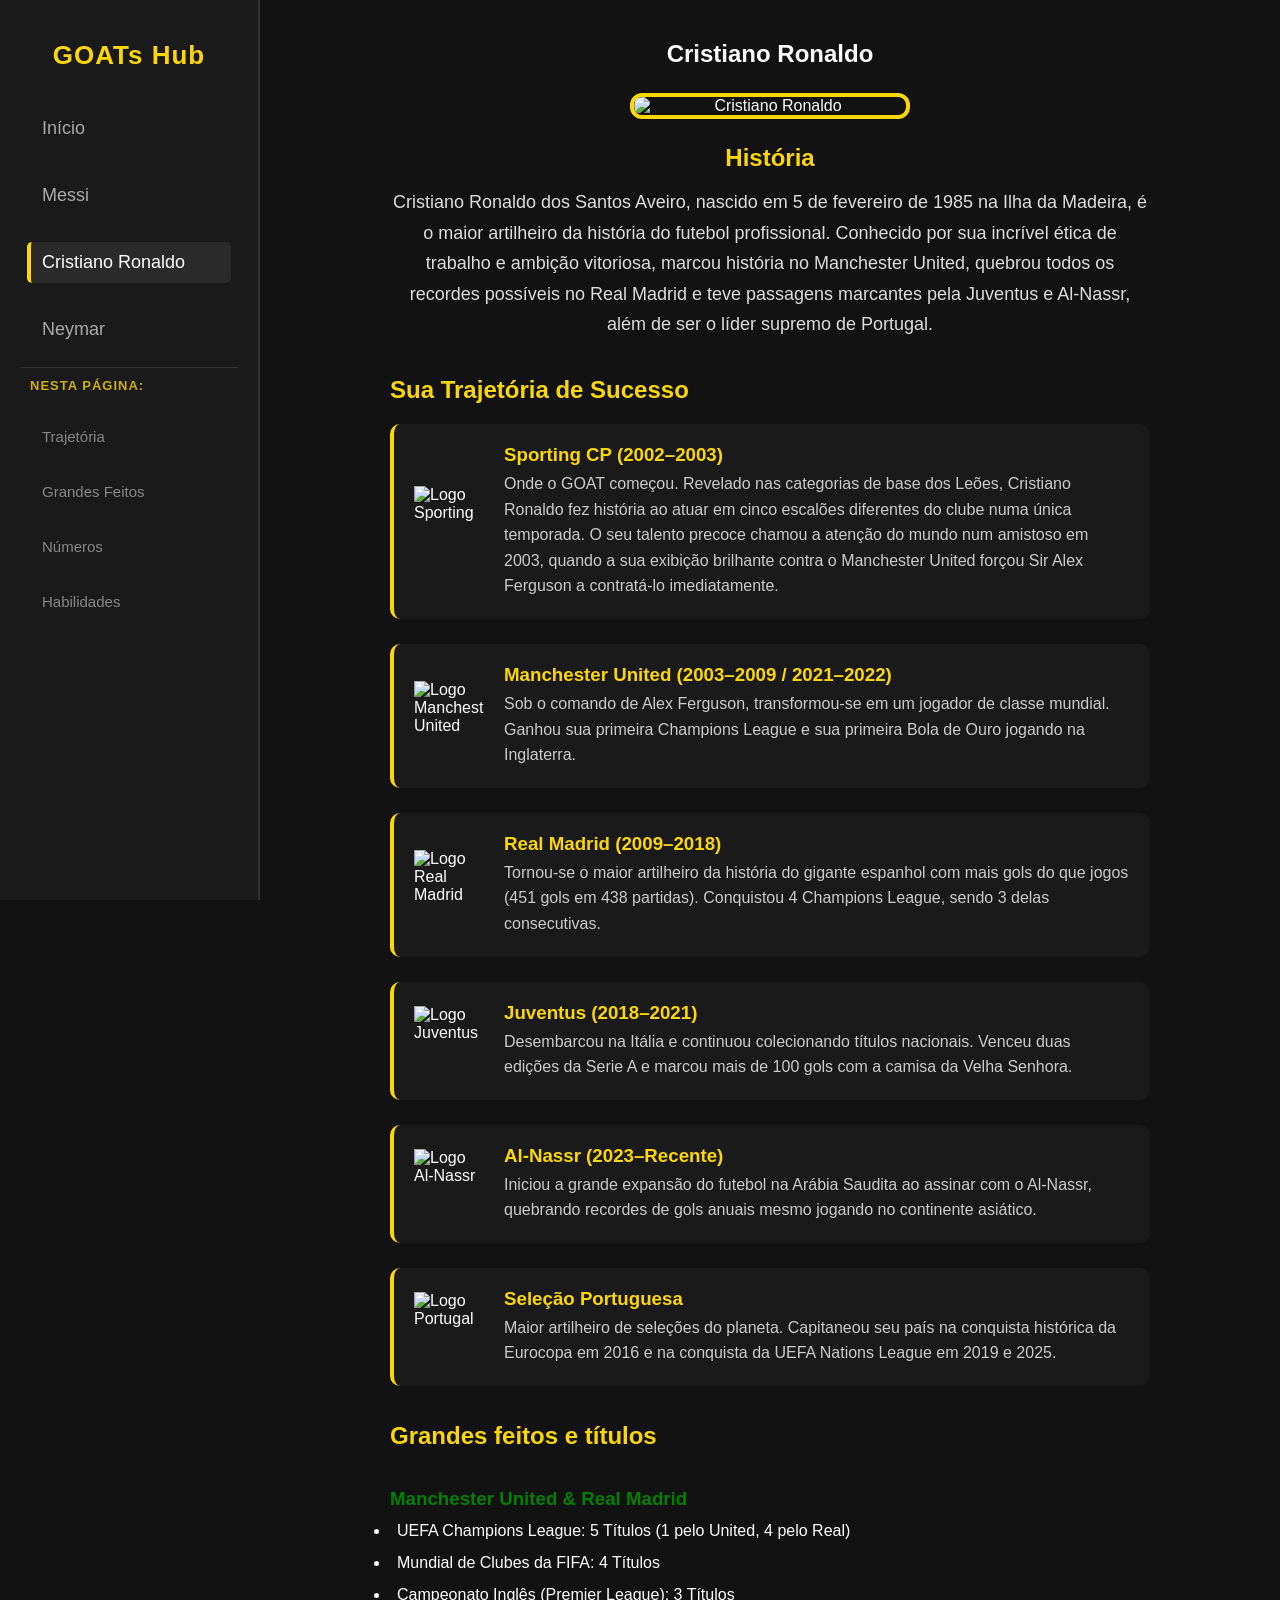
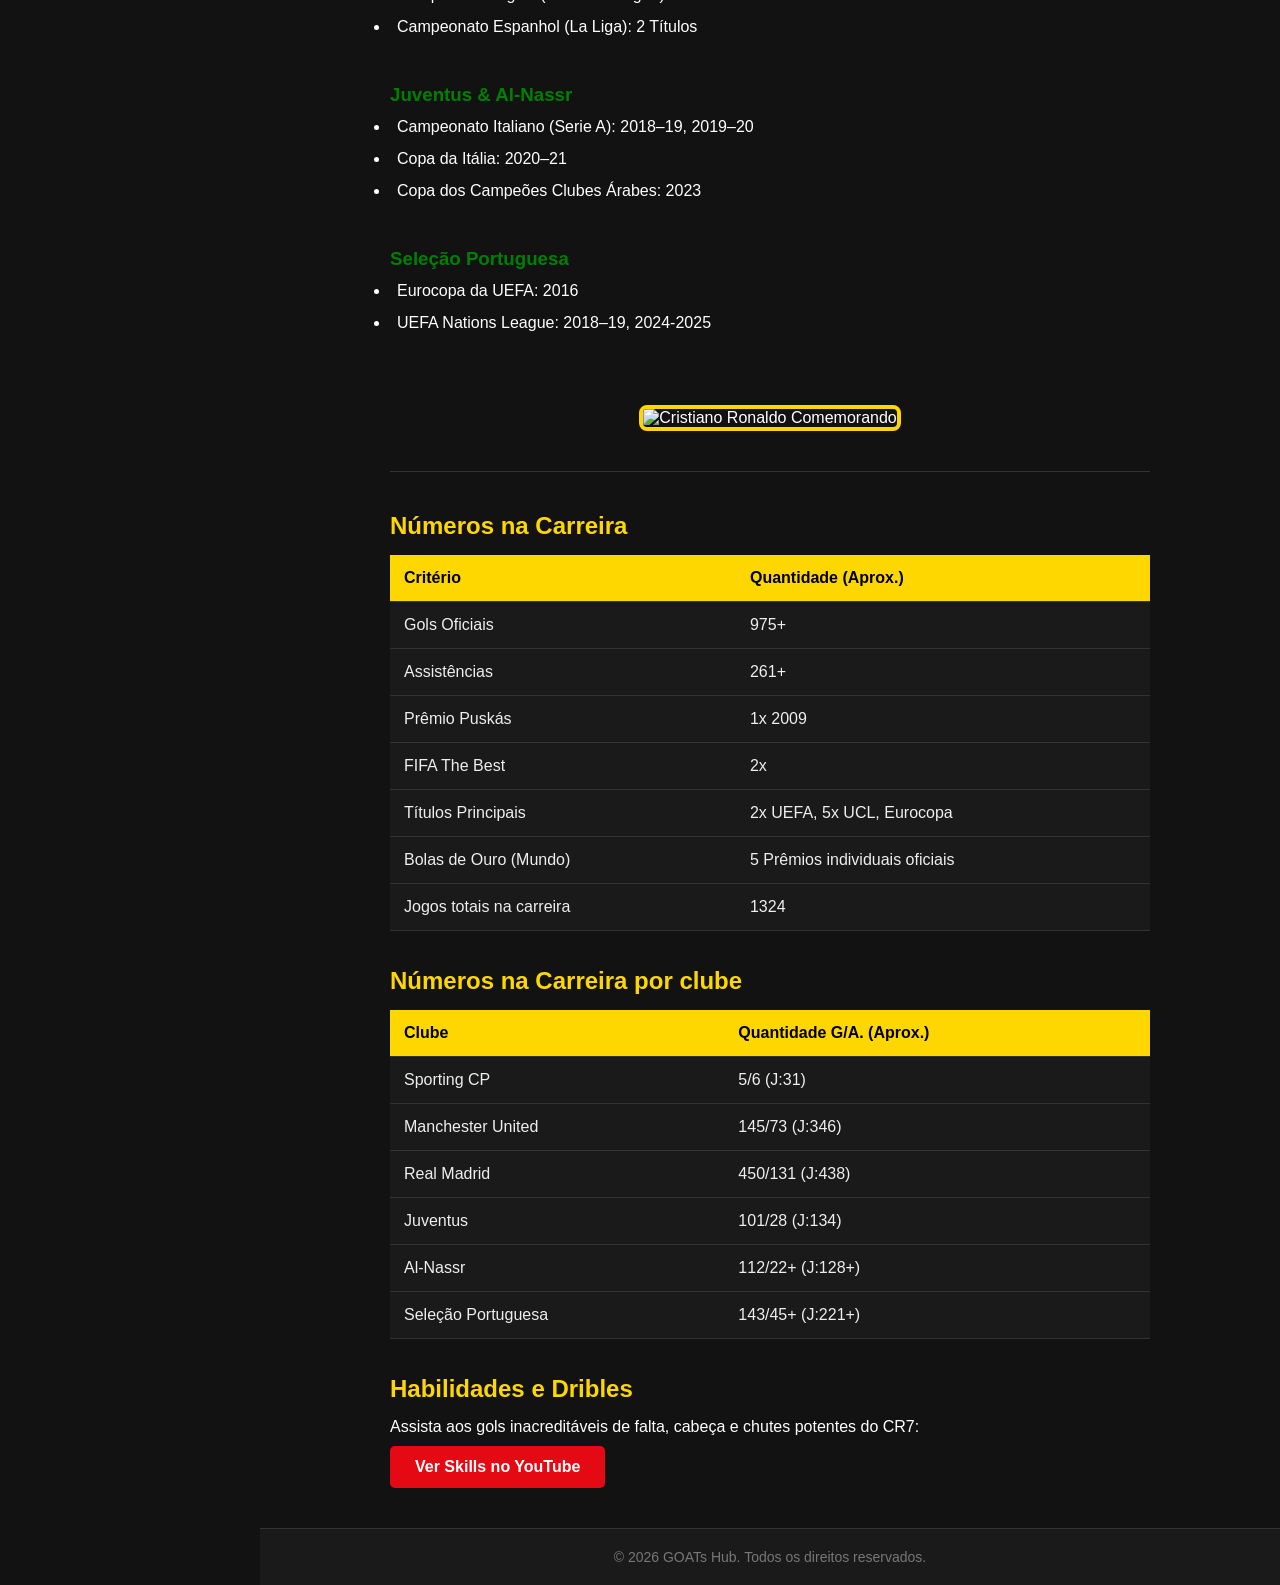
==== cristianoronaldo.html @ 609e1bef "finalizacao" ====
<!DOCTYPE html>
<html lang="pt-BR">
<head>
    <meta charset="UTF-8">
    <meta name="viewport" content="width=device-width, initial-scale=1.0">
    <title>Cristiano Ronaldo - A Máquina de Gols</title>
    <link rel="stylesheet" href="src/css/style.css">
</head>
<body>

    <!-- Barra Lateral (Sidebar) -->
    <aside class="sidebar">
        <div class="logo">GOATs Hub</div>
        <nav>
            <!-- Menu Principal de Navegação -->
            <ul class="main-menu">
                <li><a href="index.html">Início</a></li>
                <li><a href="messi.html">Messi</a></li>
                <li><a href="cristianoronaldo.html" class="active">Cristiano Ronaldo</a></li>
                <li><a href="neymar.html">Neymar</a></li>
            </ul>
            
            <div class="sidebar-divider"></div>

            <!-- Tópicos internos da página-->
            <ul class="player-sections-menu">
                <span class="menu-title">Nesta página:</span>
                <li><a href="#trajetoria">Trajetória</a></li>
                <li><a href="#titulos">Grandes Feitos</a></li>
                <li><a href="#numeros">Números</a></li>
                <li><a href="#videos">Habilidades</a></li>
            </ul>
        </nav>
    </aside>

    <!-- Conteúdo da Página do Jogador -->
    <div class="content-wrapper">
        <main class="player-page">
            
            <!-- Introdução e História Principal -->
            <section class="player-intro">
                <h1>Cristiano Ronaldo</h1>
                <img src="https://i.pinimg.com/736x/49/b2/bd/49b2bda8a7aca2c170ffa12737230dc9.jpg" alt="Cristiano Ronaldo" class="player-img">
                
                <div class="history">
                    <h2>História</h2>
                    <p>Cristiano Ronaldo dos Santos Aveiro, nascido em 5 de fevereiro de 1985 na Ilha da Madeira, é o maior artilheiro da história do futebol profissional. Conhecido por sua incrível ética de trabalho e ambição vitoriosa, marcou história no Manchester United, quebrou todos os recordes possíveis no Real Madrid e teve passagens marcantes pela Juventus e Al-Nassr, além de ser o líder supremo de Portugal.</p>
                </div>
            </section><br><br>
            
            <!-- Seção da Trajetória (id="trajetoria") -->
            <section class="player-section" id="trajetoria">
                <h2>Sua Trajetória de Sucesso</h2>
                
                <div class="career-timeline">
                    
                    <div class="club-block">
                        <img src="https://upload.wikimedia.org/wikipedia/pt/3/3e/Sporting_Clube_de_Portugal.png" alt="Logo Sporting" class="club-logo">
                        <div class="club-text">
                            <h3>Sporting CP (2002–2003)</h3>
                            <p>Onde o GOAT começou. Revelado nas categorias de base dos Leões, Cristiano Ronaldo fez história ao atuar em cinco escalões diferentes do clube numa única temporada. O seu talento precoce chamou a atenção do mundo num amistoso em 2003, quando a sua exibição brilhante contra o Manchester United forçou Sir Alex Ferguson a contratá-lo imediatamente.</p>
                        </div>
                    </div>

                    <!-- Bloco Manchester United -->
                    <div class="club-block">
                        <img src="https://upload.wikimedia.org/wikipedia/sco/thumb/7/7a/Manchester_United_FC_crest.svg/3840px-Manchester_United_FC_crest.svg.png" alt="Logo Manchester United" class="club-logo">
                        <div class="club-text">
                            <h3>Manchester United (2003–2009 / 2021–2022)</h3>
                            <p>Sob o comando de Alex Ferguson, transformou-se em um jogador de classe mundial. Ganhou sua primeira Champions League e sua primeira Bola de Ouro jogando na Inglaterra.</p>
                        </div>
                    </div>

                    <!-- Bloco Real Madrid -->
                    <div class="club-block">
                        <img src="https://upload.wikimedia.org/wikipedia/pt/9/98/Real_Madrid.png" alt="Logo Real Madrid" class="club-logo">
                        <div class="club-text">
                            <h3>Real Madrid (2009–2018)</h3>
                            <p>Tornou-se o maior artilheiro da história do gigante espanhol com mais gols do que jogos (451 gols em 438 partidas). Conquistou 4 Champions League, sendo 3 delas consecutivas.</p>
                        </div>
                    </div>

                    <!-- Bloco Juventus -->
                    <div class="club-block">
                        <img src="https://upload.wikimedia.org/wikipedia/commons/5/51/Juventus_FC_2017_logo.png" alt="Logo Juventus" class="club-logo">
                        <div class="club-text">
                            <h3>Juventus (2018–2021)</h3>
                            <p>Desembarcou na Itália e continuou colecionando títulos nacionais. Venceu duas edições da Serie A e marcou mais de 100 gols com a camisa da Velha Senhora.</p>
                        </div>
                    </div>

                    <!-- Bloco Al-Nassr -->
                    <div class="club-block">
                        <img src="https://a.espncdn.com/combiner/i?img=/i/teamlogos/soccer/500/817.png" alt="Logo Al-Nassr" class="club-logo">
                        <div class="club-text">
                            <h3>Al-Nassr (2023–Recente)</h3>
                            <p>Iniciou a grande expansão do futebol na Arábia Saudita ao assinar com o Al-Nassr, quebrando recordes de gols anuais mesmo jogando no continente asiático.</p>
                        </div>
                    </div>

                    <!-- Bloco Seleção Portuguesa -->
                    <div class="club-block">
                        <img src="https://upload.wikimedia.org/wikipedia/pt/thumb/7/75/Portugal_FPF.png/250px-Portugal_FPF.png" alt="Logo Portugal" class="club-logo">
                        <div class="club-text">
                            <h3>Seleção Portuguesa</h3>
                            <p>Maior artilheiro de seleções do planeta. Capitaneou seu país na conquista histórica da Eurocopa em 2016 e na conquista da UEFA Nations League em 2019 e 2025.</p>
                        </div>
                    </div>

                </div><br><br>
            </section>

            <!-- Seção de Grandes Feitos (id="titulos") -->
            <section class="player-stats" id="titulos">
                <h2>Grandes feitos e títulos</h2><br>
                <ul>
                    <h3>Manchester United & Real Madrid</h3>
                    <li>UEFA Champions League: 5 Títulos (1 pelo United, 4 pelo Real)</li>
                    <li>Mundial de Clubes da FIFA: 4 Títulos</li>
                    <li>Campeonato Inglês (Premier League): 3 Títulos</li>
                    <li>Campeonato Espanhol (La Liga): 2 Títulos</li>
                </ul><br><br>
                <ul>
                    <h3>Juventus & Al-Nassr</h3>
                    <li>Campeonato Italiano (Serie A): 2018–19, 2019–20</li>
                    <li>Copa da Itália: 2020–21</li>
                    <li>Copa dos Campeões Clubes Árabes: 2023</li>
                </ul><br><br>
                <ul>
                    <h3>Seleção Portuguesa</h3>
                    <li>Eurocopa da UEFA: 2016</li>
                    <li>UEFA Nations League: 2018–19, 2024-2025</li>
                </ul><br><br>
                
                <!-- Foto de Destaque -->
                <div class="banner-container2">
                    <img src="https://www.datocms-assets.com/46743/1749424519-cristiano-ronaldo-getty-images.jpg?auto=format&fit=max&w=1200" alt="Cristiano Ronaldo Comemorando" class="img-olimpiadas">
                </div>
            </section>

            <hr class="divider">

            <!-- Seção dos Números (id="numeros") -->
            <section class="player-stats" id="numeros">
                <h2>Números na Carreira</h2>
                <table>
                    <thead>
                        <tr>
                            <th>Critério</th>
                            <th>Quantidade (Aprox.)</th>
                        </tr>
                    </thead>
                    <tbody>
                        <tr>
                            <td>Gols Oficiais</td>
                            <td>975+</td>
                        </tr>
                        <tr>
                            <td>Assistências</td>
                            <td>261+</td>
                        </tr>
                        <tr>
                            <td>Prêmio Puskás</td>
                            <td>1x 2009</td>
                        </tr>
                        <tr>
                            <td>FIFA The Best</td>
                            <td>2x</td>
                        </tr>
                        <tr>
                            <td>Títulos Principais</td>
                            <td>2x UEFA, 5x UCL, Eurocopa</td>
                        </tr>
                        <tr>
                            <td>Bolas de Ouro (Mundo)</td>
                            <td>5 Prêmios individuais oficiais</td>
                        </tr>
                         <tr>
                            <td>Jogos totais na carreira</td>
                            <td>1324</td>
                        </tr>
                    </tbody>
                </table><br><br>
                <h2>Números na Carreira por clube</h2>
                <table>
                    <thead>
                        <tr>
                            <th>Clube</th>
                            <th>Quantidade G/A. (Aprox.)</th>
                        </tr>
                    </thead>
                    <tbody>
                        <tr>
                            <td>Sporting CP</td>
                            <td>5/6  (J:31)</td>
                        </tr>
                        <tr>
                            <td>Manchester United</td>
                            <td>145/73  (J:346)</td>
                        </tr>
                         <tr>
                            <td>Real Madrid</td>
                            <td>450/131  (J:438)</td>
                        </tr>
                        <tr>
                            <td>Juventus</td>
                            <td>101/28  (J:134)</td>
                        </tr>
                        <tr>
                            <td>Al-Nassr</td>
                            <td>112/22+ (J:128+)</td>
                        </tr>
                        <tr>
                            <td>Seleção Portuguesa</td>
                            <td>143/45+ (J:221+)</td>
                        </tr>
                    </tbody>
                </table>
            </section>

            <!-- Seção de skills e Vídeos (id="videos") -->
            <section class="player-skills" id="videos"><br><br>
                <h2>Habilidades e Dribles</h2>
                <p>Assista aos gols inacreditáveis de falta, cabeça e chutes potentes do CR7:</p>
                <a href="https://www.youtube.com/watch?v=zZPnPzQgN1Y" target="_blank" class="video-btn">Ver Skills no YouTube</a>
            </section>
        </main>

        <footer>
            <p>&copy; 2026 GOATs Hub. Todos os direitos reservados.</p>
        </footer>
    </div>

</body>
</html>
---- src/css/style.css ----
/* Configurações Gerais */
/* Força a rolagem suave na página inteira e em qualquer container interno */
html, body, main, .content-wrapper {
    scroll-behavior: smooth !important;
}
* {
    margin: 0;
    padding: 0;
    box-sizing: border-box;
    font-family: 'Segoe UI', Tahoma, Geneva, Verdana, sans-serif;
}

/* efeito de deslizar ao usar links com # na pagina toda */
html {
    scroll-behavior: smooth;
}

body {
    background-color: #121212;
    color: #ffffff;
    display: flex; /* para alinhar a barra lateral lado a lado com o conteúdo */
}

/* Barra Lateral (Sidebar) */
.sidebar {
    width: 260px;
    height: 100vh; /* Ocupa 100% da altura da tela */
    background-color: #1a1a1a;
    position: fixed; /* Trava a barra na tela independente de rolar a página */
    top: 0;
    left: 0;
    padding: 40px 20px;
    border-right: 2px solid #333;
    display: flex;
    flex-direction: column;
    gap: 30px;
    overflow-y: auto; /* Permite rolar a própria sidebar caso a tela seja muito baixa */
}

.logo {
    font-size: 26px;
    font-weight: bold;
    color: #ffd700;
    text-align: center;
    letter-spacing: 1px;
}

/* para as listas de navegação das barras laterais */
.sidebar nav ul {
    list-style: none;
    display: flex;
    flex-direction: column;
    gap: 12px;
}

/* Menu principal */
.main-menu li a {
    color: #aaaaaa;
    text-decoration: none;
    font-size: 18px;
    display: block;
    padding: 10px 15px;
    border-radius: 5px;
    transition: all 0.3s ease;
}

.main-menu li a:hover, 
.main-menu li a.active {
    color: #ffffff;
    background-color: #2a2a2a;
    border-left: 4px solid #ffd700;
    padding-left: 11px;
}

/* Linha divisória para a barra lateral */
.sidebar-divider {
    height: 1px;
    background-color: #333;
    margin: 10px 0;
}

/* Submenu dos tópicos dos jogador */
.player-sections-menu .menu-title {
    display: block;
    font-size: 13px;
    text-transform: uppercase;
    color: #ffd700;
    letter-spacing: 1px;
    margin-bottom: 10px;
    padding-left: 10px;
    font-weight: bold;
    opacity: 0.8;
}

.player-sections-menu li a {
    color: #888888;
    text-decoration: none;
    font-size: 15px;
    display: block;
    padding: 6px 15px;
    border-radius: 4px;
    transition: all 0.2s ease;
}

.player-sections-menu li a:hover {
    color: #ffd700;
    background-color: #222222;
    padding-left: 20px;
}

/* Container de Conteúdo (Garante que as coisas fiquem à direita da sidebar) */
.content-wrapper {
    margin-left: 260px; /* Exatamente a largura da sidebar para não sobrepor */
    width: calc(100% - 260px);
    display: flex;
    flex-direction: column;
    min-height: 100vh; /* adapta o footer se a página tiver com pouco conteudo */
}

/* Páginas do site */
main {
    flex: 1; /* Faz o main conteudo ocupar todo o espaço disponivel antes do footer. */
}

.main-home {
    text-align: center;
    padding: 60px 20px;
}

.main-home h1 {
    font-size: 40px;
    margin-bottom: 15px;
}

.banner-container {
    margin-top: 40px;
}

.img-home {
    max-width: 85%;
    height: auto;
    border-radius: 10px;
    box-shadow: 0 4px 20px rgba(255, 215, 0, 0.15);
}

/* Layout do Jogador */
.player-page {
    max-width: 800px;
    margin: 40px auto;
    padding: 0 20px;
}

.player-intro {
    display: flex;
    flex-direction: column;
    align-items: center;
    text-align: center;
    gap: 25px;
}

/* edição do formato da foto do jogador de perfil */
.player-img {
    width: 280px;
    height: auto;
    object-fit: cover;
    border-radius: 12px;
    border: 4px solid #ffd700;
}

.history h2, .player-stats h2, .player-skills h2, .player-section h2 {
    color: #ffd700;
    margin-bottom: 15px;
}

.history p {
    line-height: 1.7;
    font-size: 18px;
    color: #dddddd;
}

.divider {
    margin: 40px 0;
    border: 0;
    height: 1px;
    background: #333;
}

/* Tabelas */
table {
    width: 100%;
    border-collapse: collapse;
    margin-top: 15px;
    background-color: #1a1a1a;
}

th, td {
    padding: 14px;
    text-align: left;
    border-bottom: 1px solid #333;
}

th {
    background-color: #ffd700;
    color: #000000;
    font-weight: bold;
}

td {
    color: #eeeeee;
}

/* Link de Vídeo */
.player-skills p {
    margin-bottom: 10px;
}

.video-btn {
    display: inline-block;
    padding: 12px 25px;
    background-color: #e50914;
    color: #ffffff;
    text-decoration: none;
    font-weight: bold;
    border-radius: 5px;
    transition: background 0.3s;
}

.video-btn:hover {
    background-color: #b80710;
}

/* Footer (Rodapé) */
footer {
    background-color: #1a1a1a;
    padding: 20px;
    text-align: center;
    border-top: 1px solid #333;
    color: #777777;
    font-size: 14px;
    width: 100%;
}

h3 {
    color: #ffd700; /* para padronizar e bater com os títulos */
    padding: 5px 0;
}

li {
    padding: 7px;
}

/* Times da trajetória, uma linha do tempo */
.career-timeline {
    display: flex;
    flex-direction: column;
    gap: 25px;
    margin-top: 20px;
}

.club-block {
    display: flex;
    align-items: center;
    background-color: #1a1a1a;
    padding: 20px;
    border-radius: 10px;
    border-left: 4px solid #ffd700;
    gap: 20px;
    transition: transform 0.2s ease;
}

.club-block:hover {
    transform: translateX(5px);
    background-color: #222222;
}

.club-logo {
    width: 70px;
    height: 70px;
    object-fit: contain;
    flex-shrink: 0;
}

.club-text h3 {
    color: #ffd700;
    padding: 0;
    margin-bottom: 5px;
}

.club-text p {
    font-size: 16px;
    line-height: 1.6;
    color: #cccccc;
}

/* Foto das Olimpíadas para o Neymar.html */
.banner-container2 {
    margin-top: 30px;
    text-align: center;
}

.img-olimpiadas {
    width: 100%;
    max-width: 800px; /* Limita o tamanho máximo para não estourar na tela */
    height: auto;
    border: 4px solid #ffd700; /* borda dourada aplicada na foto */
    border-radius: 8px; /* suavização dos cantos */
}
h3{
    color: green;
}
/* criação de um espaço pro topo */
section {
    scroll-margin-top: 30px;
}
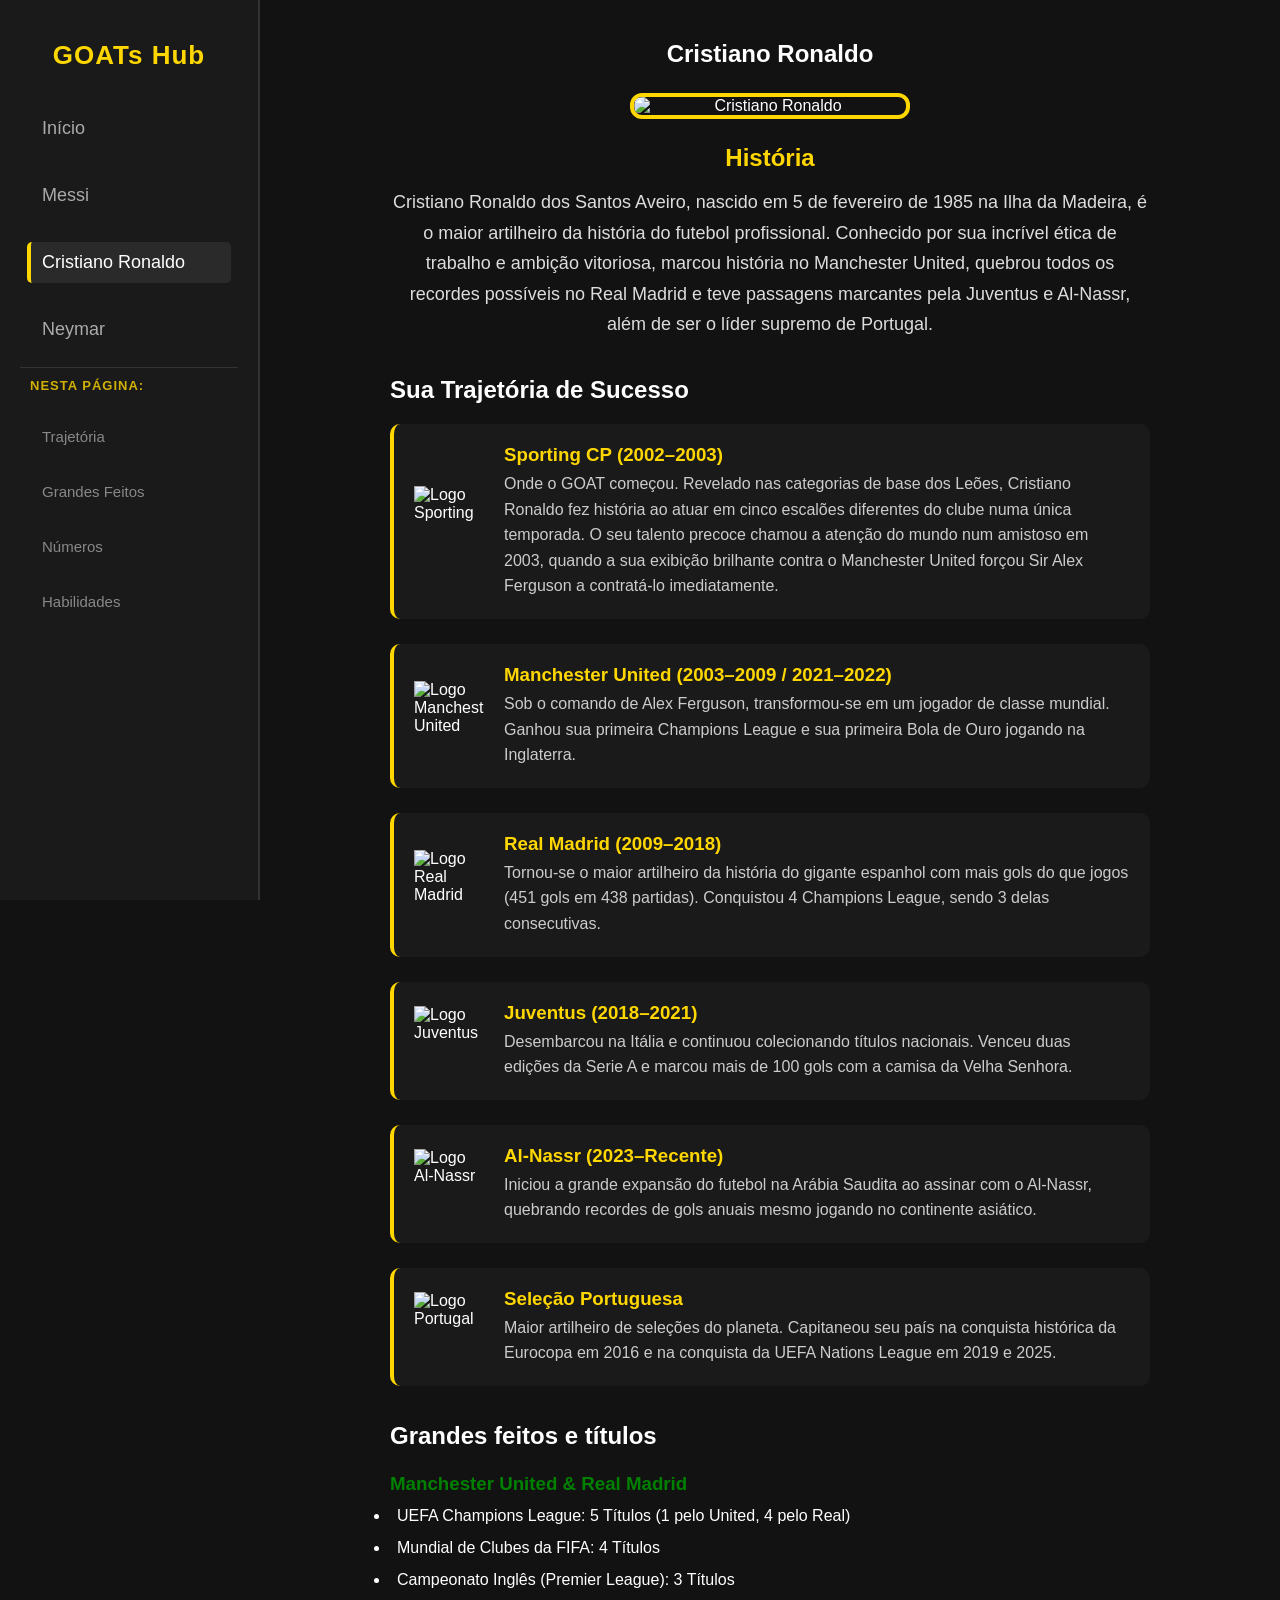
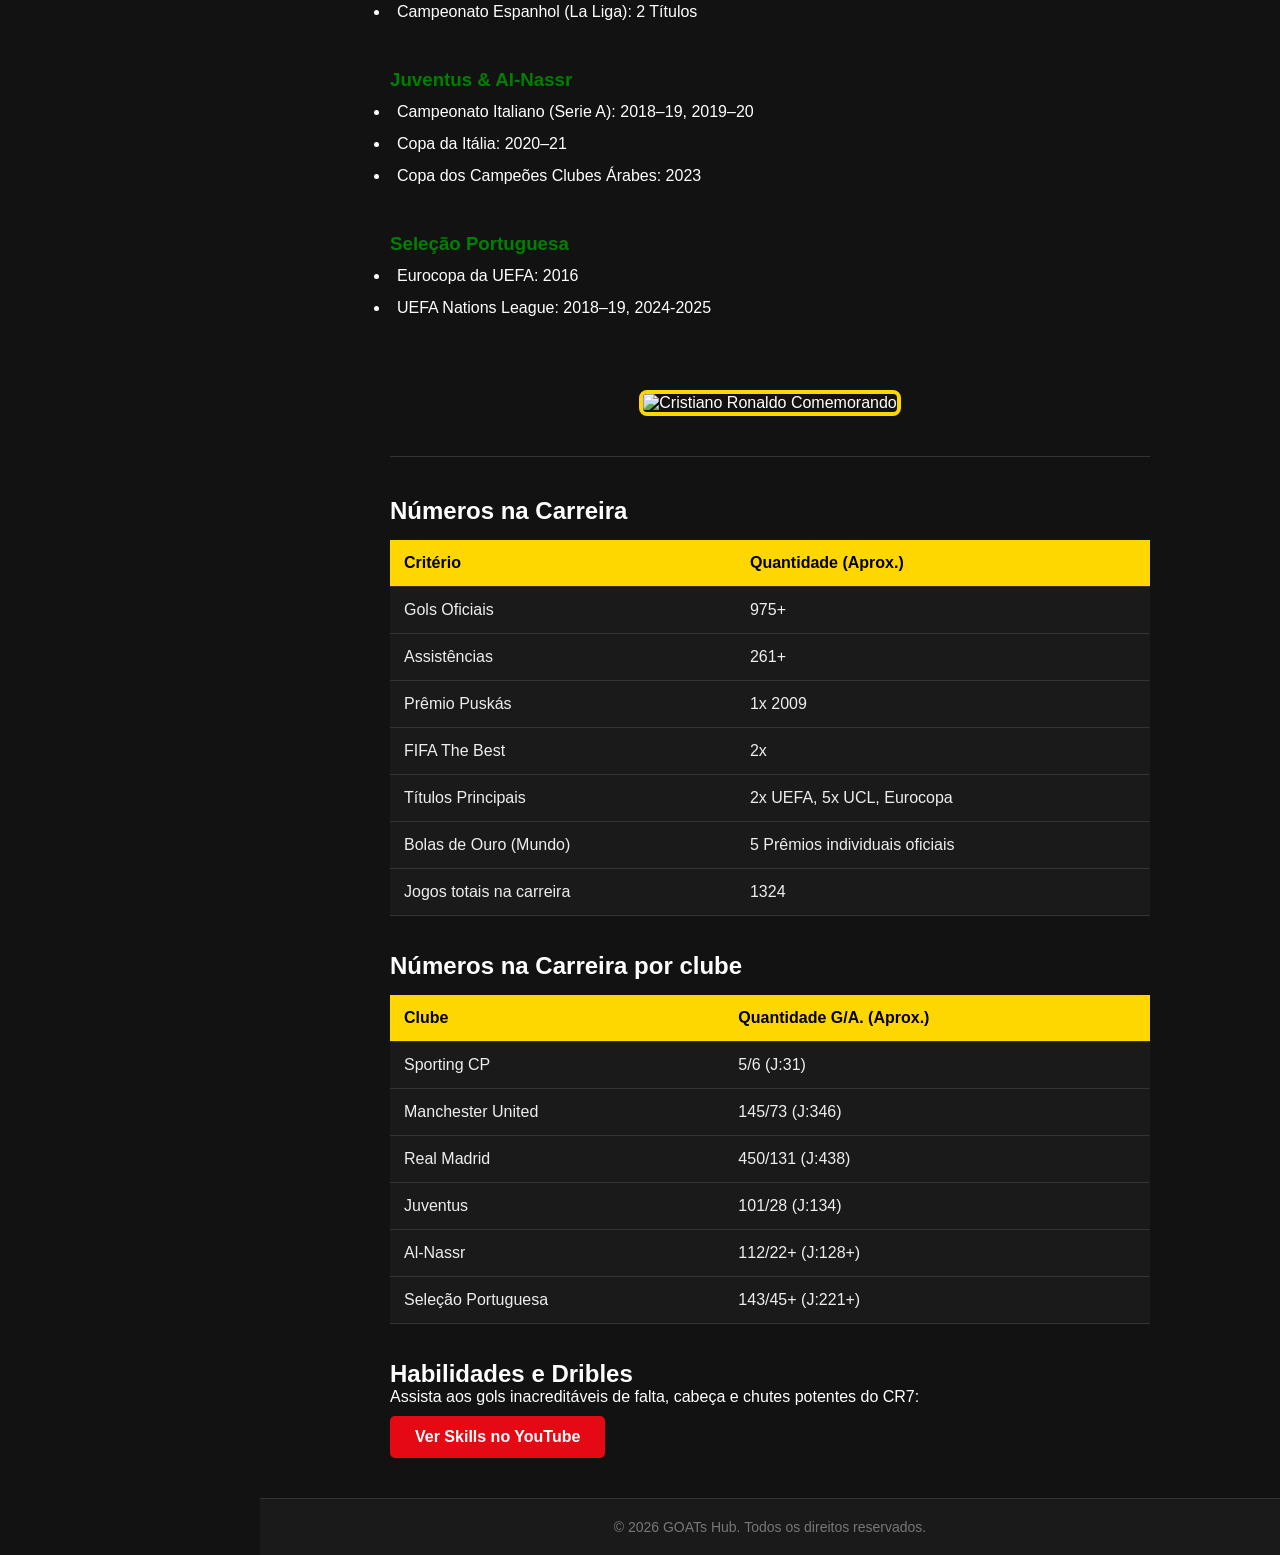
==== commit 3ded5fd5: "ultimos ajustes" ====
--- a/cristianoronaldo.html
+++ b/cristianoronaldo.html
@@ -8,23 +8,23 @@
 </head>
 <body>
 
-    <!-- Barra Lateral (Sidebar) -->
+    <!-- Barra Lateral (Sidebar) com os Tópicos de Âncora -->
     <aside class="sidebar">
         <div class="logo">GOATs Hub</div>
         <nav>
             <!-- Menu Principal de Navegação -->
-            <ul class="main-menu">
+            <ul class="menu-principal">
                 <li><a href="index.html">Início</a></li>
                 <li><a href="messi.html">Messi</a></li>
                 <li><a href="cristianoronaldo.html" class="active">Cristiano Ronaldo</a></li>
                 <li><a href="neymar.html">Neymar</a></li>
             </ul>
             
-            <div class="sidebar-divider"></div>
-
-            <!-- Tópicos internos da página-->
-            <ul class="player-sections-menu">
-                <span class="menu-title">Nesta página:</span>
+            <div class="sidebar-divisor"></div>
+
+            <!-- Tópicos internos da página para deslizar -->
+            <ul class="menu-jogador">
+                <span class="menu-titulo">Nesta página:</span>
                 <li><a href="#trajetoria">Trajetória</a></li>
                 <li><a href="#titulos">Grandes Feitos</a></li>
                 <li><a href="#numeros">Números</a></li>
@@ -34,74 +34,74 @@
     </aside>
 
     <!-- Conteúdo da Página do Jogador -->
-    <div class="content-wrapper">
-        <main class="player-page">
+    <div class="conteudo">
+        <main class="pagina-jogador">
             
             <!-- Introdução e História Principal -->
-            <section class="player-intro">
+            <section class="intro-jogador">
                 <h1>Cristiano Ronaldo</h1>
-                <img src="https://i.pinimg.com/736x/49/b2/bd/49b2bda8a7aca2c170ffa12737230dc9.jpg" alt="Cristiano Ronaldo" class="player-img">
+                <img src="https://i.pinimg.com/736x/49/b2/bd/49b2bda8a7aca2c170ffa12737230dc9.jpg" alt="Cristiano Ronaldo" class="jogador-img">
                 
-                <div class="history">
+                <div class="historia">
                     <h2>História</h2>
                     <p>Cristiano Ronaldo dos Santos Aveiro, nascido em 5 de fevereiro de 1985 na Ilha da Madeira, é o maior artilheiro da história do futebol profissional. Conhecido por sua incrível ética de trabalho e ambição vitoriosa, marcou história no Manchester United, quebrou todos os recordes possíveis no Real Madrid e teve passagens marcantes pela Juventus e Al-Nassr, além de ser o líder supremo de Portugal.</p>
                 </div>
             </section><br><br>
             
             <!-- Seção da Trajetória (id="trajetoria") -->
-            <section class="player-section" id="trajetoria">
+            <section class="secao-jogador" id="trajetoria">
                 <h2>Sua Trajetória de Sucesso</h2>
                 
-                <div class="career-timeline">
+                <div class="carreira">
                     
-                    <div class="club-block">
+                    <div class="bloco-clube">
                         <img src="https://upload.wikimedia.org/wikipedia/pt/3/3e/Sporting_Clube_de_Portugal.png" alt="Logo Sporting" class="club-logo">
-                        <div class="club-text">
+                        <div class="texto-clube">
                             <h3>Sporting CP (2002–2003)</h3>
                             <p>Onde o GOAT começou. Revelado nas categorias de base dos Leões, Cristiano Ronaldo fez história ao atuar em cinco escalões diferentes do clube numa única temporada. O seu talento precoce chamou a atenção do mundo num amistoso em 2003, quando a sua exibição brilhante contra o Manchester United forçou Sir Alex Ferguson a contratá-lo imediatamente.</p>
                         </div>
                     </div>
 
                     <!-- Bloco Manchester United -->
-                    <div class="club-block">
+                    <div class="bloco-clube">
                         <img src="https://upload.wikimedia.org/wikipedia/sco/thumb/7/7a/Manchester_United_FC_crest.svg/3840px-Manchester_United_FC_crest.svg.png" alt="Logo Manchester United" class="club-logo">
-                        <div class="club-text">
+                        <div class="texto-clube">
                             <h3>Manchester United (2003–2009 / 2021–2022)</h3>
                             <p>Sob o comando de Alex Ferguson, transformou-se em um jogador de classe mundial. Ganhou sua primeira Champions League e sua primeira Bola de Ouro jogando na Inglaterra.</p>
                         </div>
                     </div>
 
                     <!-- Bloco Real Madrid -->
-                    <div class="club-block">
+                    <div class="bloco-clube">
                         <img src="https://upload.wikimedia.org/wikipedia/pt/9/98/Real_Madrid.png" alt="Logo Real Madrid" class="club-logo">
-                        <div class="club-text">
+                        <div class="texto-clube">
                             <h3>Real Madrid (2009–2018)</h3>
                             <p>Tornou-se o maior artilheiro da história do gigante espanhol com mais gols do que jogos (451 gols em 438 partidas). Conquistou 4 Champions League, sendo 3 delas consecutivas.</p>
                         </div>
                     </div>
 
                     <!-- Bloco Juventus -->
-                    <div class="club-block">
+                    <div class="bloco-clube">
                         <img src="https://upload.wikimedia.org/wikipedia/commons/5/51/Juventus_FC_2017_logo.png" alt="Logo Juventus" class="club-logo">
-                        <div class="club-text">
+                        <div class="texto-clube">
                             <h3>Juventus (2018–2021)</h3>
                             <p>Desembarcou na Itália e continuou colecionando títulos nacionais. Venceu duas edições da Serie A e marcou mais de 100 gols com a camisa da Velha Senhora.</p>
                         </div>
                     </div>
 
                     <!-- Bloco Al-Nassr -->
-                    <div class="club-block">
+                    <div class="bloco-clube">
                         <img src="https://a.espncdn.com/combiner/i?img=/i/teamlogos/soccer/500/817.png" alt="Logo Al-Nassr" class="club-logo">
-                        <div class="club-text">
+                        <div class="texto-clube">
                             <h3>Al-Nassr (2023–Recente)</h3>
                             <p>Iniciou a grande expansão do futebol na Arábia Saudita ao assinar com o Al-Nassr, quebrando recordes de gols anuais mesmo jogando no continente asiático.</p>
                         </div>
                     </div>
 
                     <!-- Bloco Seleção Portuguesa -->
-                    <div class="club-block">
+                    <div class="bloco-clube">
                         <img src="https://upload.wikimedia.org/wikipedia/pt/thumb/7/75/Portugal_FPF.png/250px-Portugal_FPF.png" alt="Logo Portugal" class="club-logo">
-                        <div class="club-text">
+                        <div class="texto-clube">
                             <h3>Seleção Portuguesa</h3>
                             <p>Maior artilheiro de seleções do planeta. Capitaneou seu país na conquista histórica da Eurocopa em 2016 e na conquista da UEFA Nations League em 2019 e 2025.</p>
                         </div>
@@ -111,7 +111,7 @@
             </section>
 
             <!-- Seção de Grandes Feitos (id="titulos") -->
-            <section class="player-stats" id="titulos">
+            <section class="jogador-titulos" id="titulos">
                 <h2>Grandes feitos e títulos</h2><br>
                 <ul>
                     <h3>Manchester United & Real Madrid</h3>
@@ -133,15 +133,15 @@
                 </ul><br><br>
                 
                 <!-- Foto de Destaque -->
-                <div class="banner-container2">
+                <div class="caixa-imagem2">
                     <img src="https://www.datocms-assets.com/46743/1749424519-cristiano-ronaldo-getty-images.jpg?auto=format&fit=max&w=1200" alt="Cristiano Ronaldo Comemorando" class="img-olimpiadas">
                 </div>
             </section>
 
-            <hr class="divider">
+            <hr class="linha">
 
             <!-- Seção dos Números (id="numeros") -->
-            <section class="player-stats" id="numeros">
+            <section class="jogador-numeros" id="numeros">
                 <h2>Números na Carreira</h2>
                 <table>
                     <thead>
@@ -218,11 +218,11 @@
                 </table>
             </section>
 
-            <!-- Seção de skills e Vídeos (id="videos") -->
-            <section class="player-skills" id="videos"><br><br>
+            <!-- Seção de Habilidades e Vídeos (id="videos") -->
+            <section class="jogador-skills" id="videos"><br><br>
                 <h2>Habilidades e Dribles</h2>
                 <p>Assista aos gols inacreditáveis de falta, cabeça e chutes potentes do CR7:</p>
-                <a href="https://www.youtube.com/watch?v=zZPnPzQgN1Y" target="_blank" class="video-btn">Ver Skills no YouTube</a>
+                <a href="https://www.youtube.com/watch?v=zZPnPzQgN1Y" target="_blank" class="botao-video">Ver Skills no YouTube</a>
             </section>
         </main>
 
--- a/src/css/style.css
+++ b/src/css/style.css
@@ -10,7 +10,7 @@
     font-family: 'Segoe UI', Tahoma, Geneva, Verdana, sans-serif;
 }
 
-/* efeito de deslizar ao usar links com # na pagina toda */
+/* Ativa o efeito de deslizar suave em toda a página ao usar links com # */
 html {
     scroll-behavior: smooth;
 }
@@ -18,7 +18,7 @@
 body {
     background-color: #121212;
     color: #ffffff;
-    display: flex; /* para alinhar a barra lateral lado a lado com o conteúdo */
+    display: flex; /* Alinha a barra lateral e o wrapper de conteúdo lado a lado */
 }
 
 /* Barra Lateral (Sidebar) */
@@ -26,7 +26,7 @@
     width: 260px;
     height: 100vh; /* Ocupa 100% da altura da tela */
     background-color: #1a1a1a;
-    position: fixed; /* Trava a barra na tela independente de rolar a página */
+    position: fixed; /* Trava a barra na tela mesmo ao rolar a página */
     top: 0;
     left: 0;
     padding: 40px 20px;
@@ -45,7 +45,7 @@
     letter-spacing: 1px;
 }
 
-/* para as listas de navegação das barras laterais */
+/* Estilos gerais das listas de navegação da barra lateral */
 .sidebar nav ul {
     list-style: none;
     display: flex;
@@ -53,8 +53,8 @@
     gap: 12px;
 }
 
-/* Menu principal */
-.main-menu li a {
+/* Menu Principal (Links de troca de página) */
+.menu-principal li a {
     color: #aaaaaa;
     text-decoration: none;
     font-size: 18px;
@@ -64,23 +64,23 @@
     transition: all 0.3s ease;
 }
 
-.main-menu li a:hover, 
-.main-menu li a.active {
+.menu-principal li a:hover, 
+.menu-principal li a.active {
     color: #ffffff;
     background-color: #2a2a2a;
     border-left: 4px solid #ffd700;
     padding-left: 11px;
 }
 
-/* Linha divisória para a barra lateral */
-.sidebar-divider {
+/* Linha divisória interna da barra lateral */
+.sidebar-divisor {
     height: 1px;
     background-color: #333;
     margin: 10px 0;
 }
 
-/* Submenu dos tópicos dos jogador */
-.player-sections-menu .menu-title {
+/* Menu de Âncoras do Jogador (Submenu dos tópicos da página) */
+.menu-jogador .menu-titulo {
     display: block;
     font-size: 13px;
     text-transform: uppercase;
@@ -92,7 +92,7 @@
     opacity: 0.8;
 }
 
-.player-sections-menu li a {
+.menu-jogador li a {
     color: #888888;
     text-decoration: none;
     font-size: 15px;
@@ -102,41 +102,41 @@
     transition: all 0.2s ease;
 }
 
-.player-sections-menu li a:hover {
+.menu-jogador li a:hover {
     color: #ffd700;
     background-color: #222222;
-    padding-left: 20px;
+    padding-left: 20px; /* Dá um leve empurrão para a direita no hover */
 }
 
 /* Container de Conteúdo (Garante que as coisas fiquem à direita da sidebar) */
-.content-wrapper {
+.conteudo {
     margin-left: 260px; /* Exatamente a largura da sidebar para não sobrepor */
     width: calc(100% - 260px);
     display: flex;
     flex-direction: column;
-    min-height: 100vh; /* adapta o footer se a página tiver com pouco conteudo */
-}
-
-/* Páginas do site */
+    min-height: 100vh; /* Empurra o footer para a base se a página tiver pouco conteúdo */
+}
+
+/* Páginas e Miolo do Site */
 main {
-    flex: 1; /* Faz o main conteudo ocupar todo o espaço disponivel antes do footer. */
-}
-
-.main-home {
+    flex: 1; /* Faz o conteúdo principal ocupar todo o espaço disponível antes do footer */
+}
+
+.partida {
     text-align: center;
     padding: 60px 20px;
 }
 
-.main-home h1 {
+.partida h1 {
     font-size: 40px;
     margin-bottom: 15px;
 }
 
-.banner-container {
+.caixa-imagem {
     margin-top: 40px;
 }
 
-.img-home {
+.principal-img {
     max-width: 85%;
     height: auto;
     border-radius: 10px;
@@ -144,13 +144,13 @@
 }
 
 /* Layout do Jogador */
-.player-page {
+.pagina-jogador {
     max-width: 800px;
     margin: 40px auto;
     padding: 0 20px;
 }
 
-.player-intro {
+.intro-jogador {
     display: flex;
     flex-direction: column;
     align-items: center;
@@ -158,8 +158,8 @@
     gap: 25px;
 }
 
-/* edição do formato da foto do jogador de perfil */
-.player-img {
+/* Remove o formato circular da foto principal e deixa quadrada com cantos suaves */
+.jogador-img {
     width: 280px;
     height: auto;
     object-fit: cover;
@@ -167,18 +167,18 @@
     border: 4px solid #ffd700;
 }
 
-.history h2, .player-stats h2, .player-skills h2, .player-section h2 {
+.historia h2, .player-stats h2, .player-skills h2, .player-section h2 {
     color: #ffd700;
     margin-bottom: 15px;
 }
 
-.history p {
+.historia p {
     line-height: 1.7;
     font-size: 18px;
     color: #dddddd;
 }
 
-.divider {
+.linha {
     margin: 40px 0;
     border: 0;
     height: 1px;
@@ -210,11 +210,11 @@
 }
 
 /* Link de Vídeo */
-.player-skills p {
+.jogador-skills p {
     margin-bottom: 10px;
 }
 
-.video-btn {
+.botao-video {
     display: inline-block;
     padding: 12px 25px;
     background-color: #e50914;
@@ -225,7 +225,7 @@
     transition: background 0.3s;
 }
 
-.video-btn:hover {
+.botao-video:hover {
     background-color: #b80710;
 }
 
@@ -241,7 +241,7 @@
 }
 
 h3 {
-    color: #ffd700; /* para padronizar e bater com os títulos */
+    color: #ffd700; /* Atualizado para dourado para padronizar com os títulos */
     padding: 5px 0;
 }
 
@@ -249,15 +249,15 @@
     padding: 7px;
 }
 
-/* Times da trajetória, uma linha do tempo */
-.career-timeline {
+/* Logos da Trajetória (Linha do Tempo) */
+.carreira {
     display: flex;
     flex-direction: column;
     gap: 25px;
     margin-top: 20px;
 }
 
-.club-block {
+.bloco-clube {
     display: flex;
     align-items: center;
     background-color: #1a1a1a;
@@ -268,7 +268,7 @@
     transition: transform 0.2s ease;
 }
 
-.club-block:hover {
+.bloco-clube:hover {
     transform: translateX(5px);
     background-color: #222222;
 }
@@ -280,20 +280,20 @@
     flex-shrink: 0;
 }
 
-.club-text h3 {
+.texto-clube h3 {
     color: #ffd700;
     padding: 0;
     margin-bottom: 5px;
 }
 
-.club-text p {
+.texto-clube p {
     font-size: 16px;
     line-height: 1.6;
     color: #cccccc;
 }
 
-/* Foto das Olimpíadas para o Neymar.html */
-.banner-container2 {
+/* Foto das Olimpíadas (Borda e Centralização) */
+.caixa-imagem2 {
     margin-top: 30px;
     text-align: center;
 }
@@ -302,13 +302,13 @@
     width: 100%;
     max-width: 800px; /* Limita o tamanho máximo para não estourar na tela */
     height: auto;
-    border: 4px solid #ffd700; /* borda dourada aplicada na foto */
-    border-radius: 8px; /* suavização dos cantos */
+    border: 4px solid #ffd700; /* Borda dourada aplicada diretamente na foto */
+    border-radius: 8px; /* Cantos levemente suavizados */
 }
 h3{
     color: green;
 }
-/* criação de um espaço pro topo */
+/* Cria um espaço confortável no topo quando a página terminar de rolar */
 section {
     scroll-margin-top: 30px;
 }
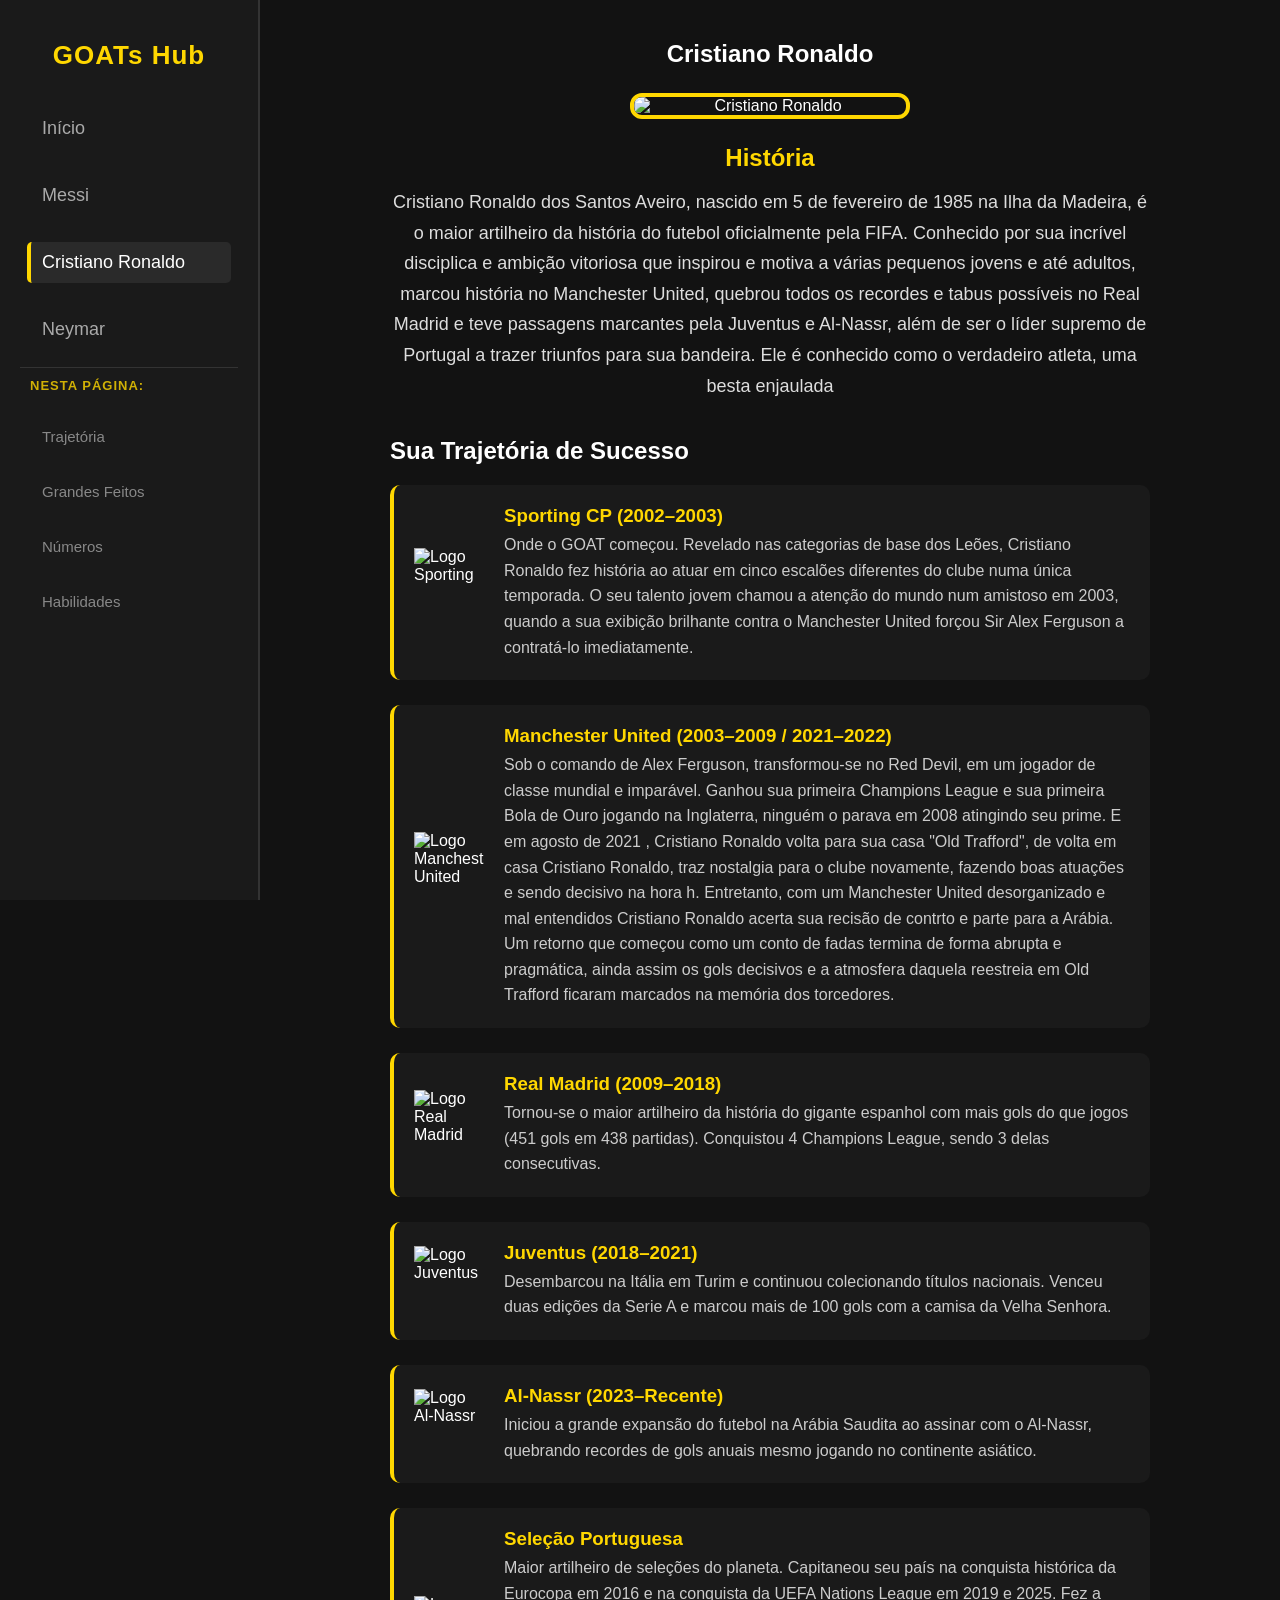
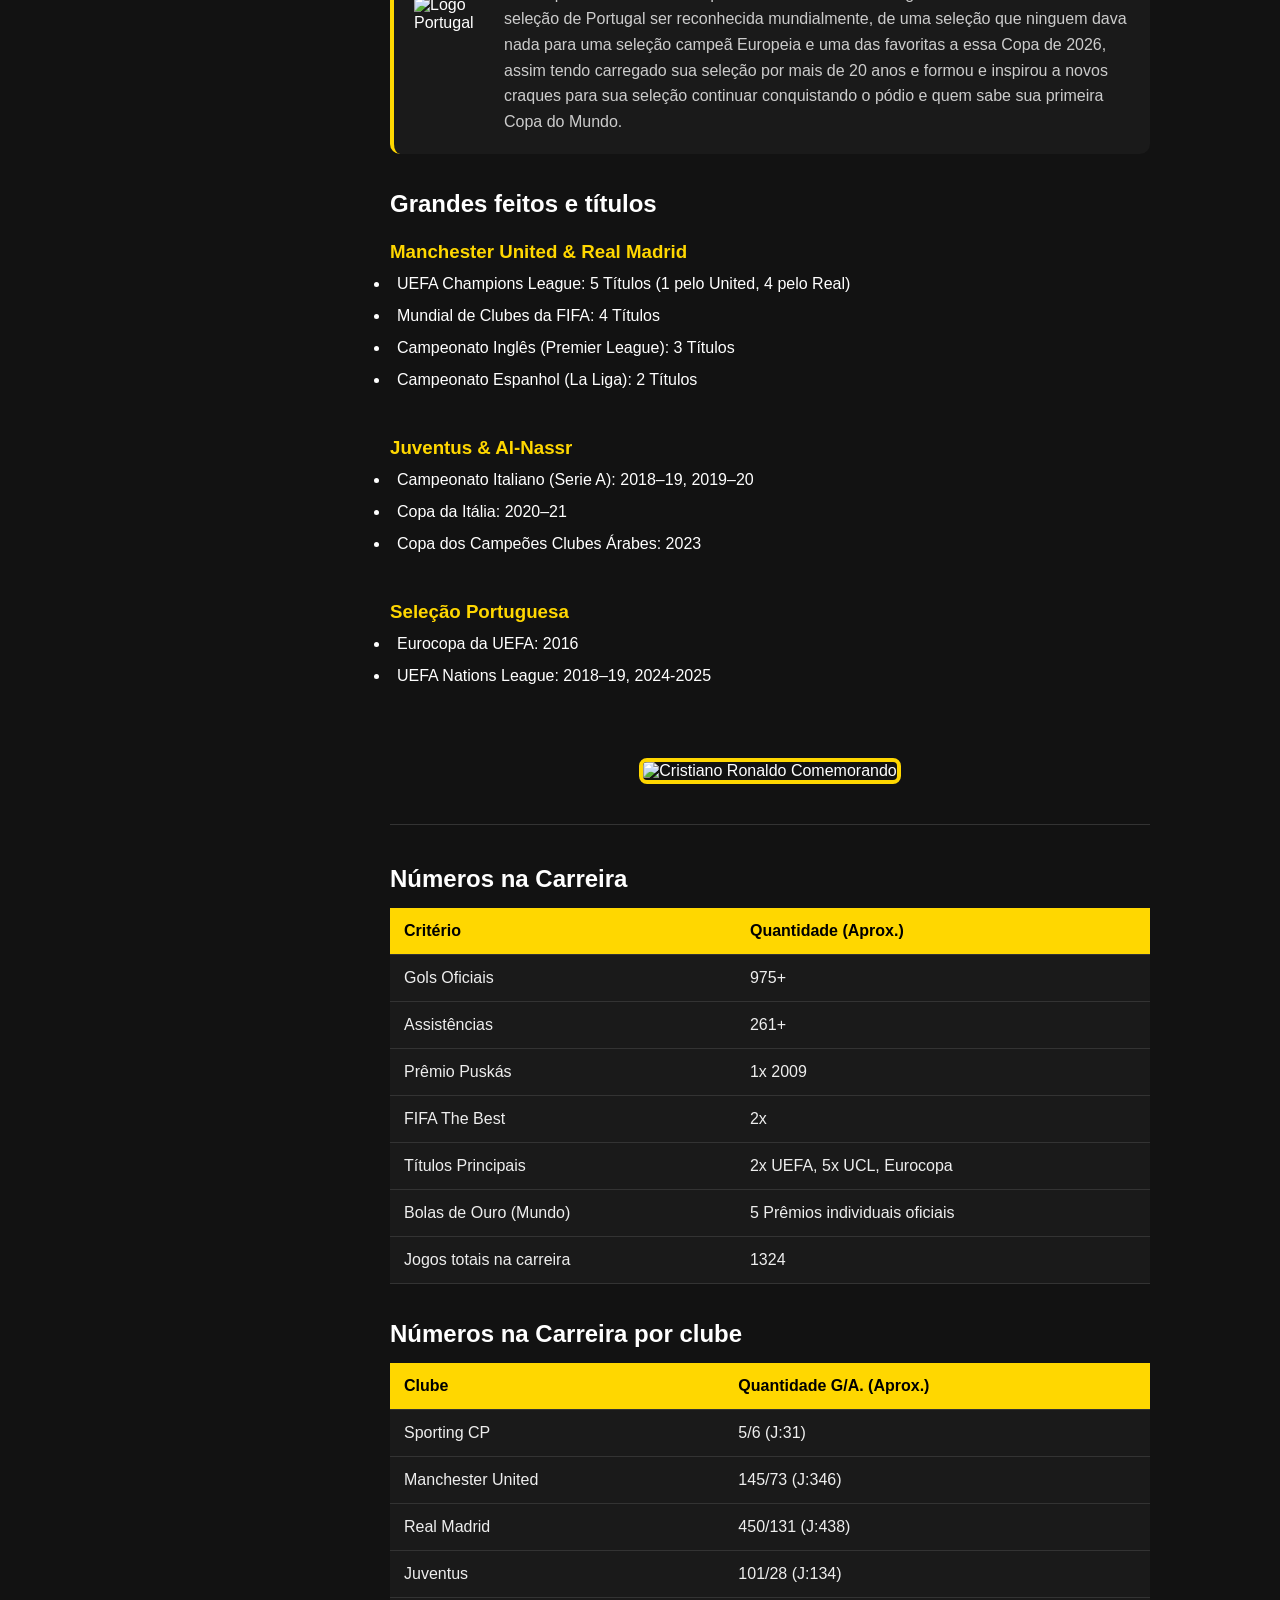
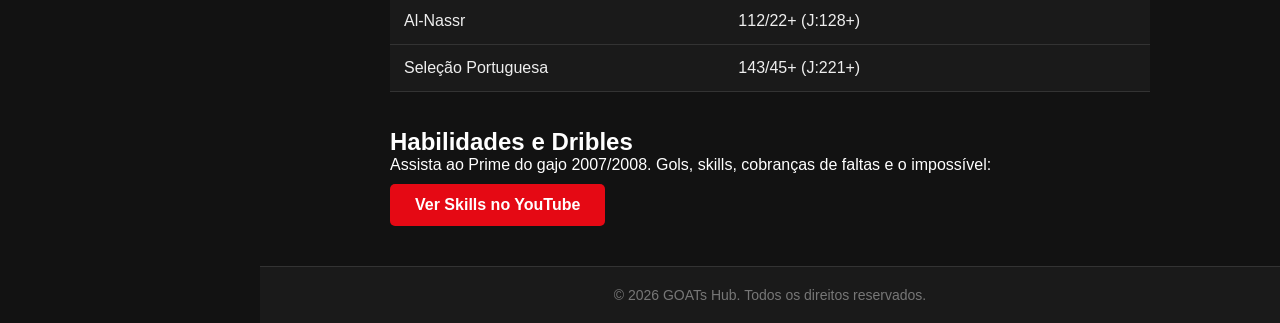
==== commit 67eda4bc: "organizando" ====
--- a/cristianoronaldo.html
+++ b/cristianoronaldo.html
@@ -3,16 +3,14 @@
 <head>
     <meta charset="UTF-8">
     <meta name="viewport" content="width=device-width, initial-scale=1.0">
-    <title>Cristiano Ronaldo - A Máquina de Gols</title>
+    <title>Cristiano Ronaldo - O Robozão</title>
     <link rel="stylesheet" href="src/css/style.css">
 </head>
 <body>
 
-    <!-- Barra Lateral (Sidebar) com os Tópicos de Âncora -->
     <aside class="sidebar">
         <div class="logo">GOATs Hub</div>
         <nav>
-            <!-- Menu Principal de Navegação -->
             <ul class="menu-principal">
                 <li><a href="index.html">Início</a></li>
                 <li><a href="messi.html">Messi</a></li>
@@ -22,7 +20,6 @@
             
             <div class="sidebar-divisor"></div>
 
-            <!-- Tópicos internos da página para deslizar -->
             <ul class="menu-jogador">
                 <span class="menu-titulo">Nesta página:</span>
                 <li><a href="#trajetoria">Trajetória</a></li>
@@ -33,45 +30,49 @@
         </nav>
     </aside>
 
-    <!-- Conteúdo da Página do Jogador -->
+    <!-- Conteúdo -->
     <div class="conteudo">
         <main class="pagina-jogador">
             
-            <!-- Introdução e História Principal -->
+            <!-- Introdução -->
             <section class="intro-jogador">
                 <h1>Cristiano Ronaldo</h1>
                 <img src="https://i.pinimg.com/736x/49/b2/bd/49b2bda8a7aca2c170ffa12737230dc9.jpg" alt="Cristiano Ronaldo" class="jogador-img">
                 
                 <div class="historia">
                     <h2>História</h2>
-                    <p>Cristiano Ronaldo dos Santos Aveiro, nascido em 5 de fevereiro de 1985 na Ilha da Madeira, é o maior artilheiro da história do futebol profissional. Conhecido por sua incrível ética de trabalho e ambição vitoriosa, marcou história no Manchester United, quebrou todos os recordes possíveis no Real Madrid e teve passagens marcantes pela Juventus e Al-Nassr, além de ser o líder supremo de Portugal.</p>
+                    <p>Cristiano Ronaldo dos Santos Aveiro, nascido em 5 de fevereiro de 1985 na Ilha da Madeira, é o maior artilheiro da história do futebol oficialmente pela FIFA. Conhecido por sua incrível disciplica e ambição vitoriosa que inspirou e motiva a várias pequenos jovens e até adultos, marcou história no Manchester United, quebrou todos os recordes e tabus possíveis no Real Madrid e teve passagens marcantes pela Juventus e Al-Nassr, além de ser o líder supremo de Portugal a trazer triunfos para sua bandeira. Ele é conhecido como o verdadeiro atleta, uma besta enjaulada</p>
                 </div>
             </section><br><br>
             
-            <!-- Seção da Trajetória (id="trajetoria") -->
+            <!-- Trajetória -->
             <section class="secao-jogador" id="trajetoria">
                 <h2>Sua Trajetória de Sucesso</h2>
                 
                 <div class="carreira">
-                    
+
+                    <!-- Sporting CP -->
                     <div class="bloco-clube">
                         <img src="https://upload.wikimedia.org/wikipedia/pt/3/3e/Sporting_Clube_de_Portugal.png" alt="Logo Sporting" class="club-logo">
                         <div class="texto-clube">
                             <h3>Sporting CP (2002–2003)</h3>
-                            <p>Onde o GOAT começou. Revelado nas categorias de base dos Leões, Cristiano Ronaldo fez história ao atuar em cinco escalões diferentes do clube numa única temporada. O seu talento precoce chamou a atenção do mundo num amistoso em 2003, quando a sua exibição brilhante contra o Manchester United forçou Sir Alex Ferguson a contratá-lo imediatamente.</p>
-                        </div>
-                    </div>
-
-                    <!-- Bloco Manchester United -->
+                            <p>Onde o GOAT começou. Revelado nas categorias de base dos Leões, Cristiano Ronaldo fez história ao atuar em cinco escalões diferentes do clube numa única temporada. O seu talento jovem chamou a atenção do mundo num amistoso em 2003, quando a sua exibição brilhante contra o Manchester United forçou Sir Alex Ferguson a contratá-lo imediatamente.</p>
+                        </div>
+                    </div>
+
+                    <!--  Manchester United -->
                     <div class="bloco-clube">
                         <img src="https://upload.wikimedia.org/wikipedia/sco/thumb/7/7a/Manchester_United_FC_crest.svg/3840px-Manchester_United_FC_crest.svg.png" alt="Logo Manchester United" class="club-logo">
                         <div class="texto-clube">
                             <h3>Manchester United (2003–2009 / 2021–2022)</h3>
-                            <p>Sob o comando de Alex Ferguson, transformou-se em um jogador de classe mundial. Ganhou sua primeira Champions League e sua primeira Bola de Ouro jogando na Inglaterra.</p>
-                        </div>
-                    </div>
-
-                    <!-- Bloco Real Madrid -->
+                            <p>Sob o comando de Alex Ferguson, transformou-se no Red Devil, em um jogador de classe mundial e imparável. Ganhou sua primeira Champions League e sua primeira Bola de Ouro jogando na Inglaterra, ninguém o parava em 2008 atingindo seu prime.
+                                E em agosto de 2021 , Cristiano Ronaldo volta para sua casa "Old Trafford", de volta em casa Cristiano Ronaldo, traz nostalgia para o clube novamente, fazendo boas atuações e sendo decisivo na hora h. Entretanto, com um Manchester United desorganizado e mal entendidos
+                                Cristiano Ronaldo acerta sua recisão de contrto e parte para a Arábia. Um retorno que começou como um conto de fadas termina de forma abrupta e pragmática, ainda assim os gols decisivos e a atmosfera daquela reestreia em Old Trafford ficaram marcados na memória dos torcedores. 
+                            </p>
+                        </div>
+                    </div>
+
+                    <!-- Real Madrid -->
                     <div class="bloco-clube">
                         <img src="https://upload.wikimedia.org/wikipedia/pt/9/98/Real_Madrid.png" alt="Logo Real Madrid" class="club-logo">
                         <div class="texto-clube">
@@ -80,16 +81,16 @@
                         </div>
                     </div>
 
-                    <!-- Bloco Juventus -->
+                    <!-- Juventus -->
                     <div class="bloco-clube">
                         <img src="https://upload.wikimedia.org/wikipedia/commons/5/51/Juventus_FC_2017_logo.png" alt="Logo Juventus" class="club-logo">
                         <div class="texto-clube">
                             <h3>Juventus (2018–2021)</h3>
-                            <p>Desembarcou na Itália e continuou colecionando títulos nacionais. Venceu duas edições da Serie A e marcou mais de 100 gols com a camisa da Velha Senhora.</p>
-                        </div>
-                    </div>
-
-                    <!-- Bloco Al-Nassr -->
+                            <p>Desembarcou na Itália em Turim e continuou colecionando títulos nacionais. Venceu duas edições da Serie A e marcou mais de 100 gols com a camisa da Velha Senhora.</p>
+                        </div>
+                    </div>
+
+                    <!-- Al-Nassr -->
                     <div class="bloco-clube">
                         <img src="https://a.espncdn.com/combiner/i?img=/i/teamlogos/soccer/500/817.png" alt="Logo Al-Nassr" class="club-logo">
                         <div class="texto-clube">
@@ -98,41 +99,43 @@
                         </div>
                     </div>
 
-                    <!-- Bloco Seleção Portuguesa -->
+                    <!-- Seleção Portuguesa -->
                     <div class="bloco-clube">
                         <img src="https://upload.wikimedia.org/wikipedia/pt/thumb/7/75/Portugal_FPF.png/250px-Portugal_FPF.png" alt="Logo Portugal" class="club-logo">
                         <div class="texto-clube">
                             <h3>Seleção Portuguesa</h3>
-                            <p>Maior artilheiro de seleções do planeta. Capitaneou seu país na conquista histórica da Eurocopa em 2016 e na conquista da UEFA Nations League em 2019 e 2025.</p>
+                            <p>Maior artilheiro de seleções do planeta. Capitaneou seu país na conquista histórica da Eurocopa em 2016 e na conquista da UEFA Nations League em 2019 e 2025. Fez a seleção de Portugal ser reconhecida mundialmente,
+                                 de uma seleção que ninguem dava nada para uma seleção campeã Europeia e uma das favoritas a essa Copa de 2026, assim tendo
+                                carregado sua seleção por mais de 20 anos e formou e inspirou a novos craques para sua seleção continuar conquistando o pódio e quem sabe sua primeira Copa do Mundo.
+                            </p>
                         </div>
                     </div>
 
                 </div><br><br>
             </section>
 
-            <!-- Seção de Grandes Feitos (id="titulos") -->
+            <!-- Titulos -->
             <section class="jogador-titulos" id="titulos">
                 <h2>Grandes feitos e títulos</h2><br>
+                <h3>Manchester United & Real Madrid</h3>
                 <ul>
-                    <h3>Manchester United & Real Madrid</h3>
                     <li>UEFA Champions League: 5 Títulos (1 pelo United, 4 pelo Real)</li>
                     <li>Mundial de Clubes da FIFA: 4 Títulos</li>
                     <li>Campeonato Inglês (Premier League): 3 Títulos</li>
                     <li>Campeonato Espanhol (La Liga): 2 Títulos</li>
                 </ul><br><br>
+                <h3>Juventus & Al-Nassr</h3>
                 <ul>
-                    <h3>Juventus & Al-Nassr</h3>
                     <li>Campeonato Italiano (Serie A): 2018–19, 2019–20</li>
                     <li>Copa da Itália: 2020–21</li>
                     <li>Copa dos Campeões Clubes Árabes: 2023</li>
                 </ul><br><br>
+                <h3>Seleção Portuguesa</h3>
                 <ul>
-                    <h3>Seleção Portuguesa</h3>
                     <li>Eurocopa da UEFA: 2016</li>
                     <li>UEFA Nations League: 2018–19, 2024-2025</li>
                 </ul><br><br>
                 
-                <!-- Foto de Destaque -->
                 <div class="caixa-imagem2">
                     <img src="https://www.datocms-assets.com/46743/1749424519-cristiano-ronaldo-getty-images.jpg?auto=format&fit=max&w=1200" alt="Cristiano Ronaldo Comemorando" class="img-olimpiadas">
                 </div>
@@ -140,7 +143,7 @@
 
             <hr class="linha">
 
-            <!-- Seção dos Números (id="numeros") -->
+            <!-- Numeros -->
             <section class="jogador-numeros" id="numeros">
                 <h2>Números na Carreira</h2>
                 <table>
@@ -218,11 +221,11 @@
                 </table>
             </section>
 
-            <!-- Seção de Habilidades e Vídeos (id="videos") -->
+            <!-- Skills YT -->
             <section class="jogador-skills" id="videos"><br><br>
                 <h2>Habilidades e Dribles</h2>
-                <p>Assista aos gols inacreditáveis de falta, cabeça e chutes potentes do CR7:</p>
-                <a href="https://www.youtube.com/watch?v=zZPnPzQgN1Y" target="_blank" class="botao-video">Ver Skills no YouTube</a>
+                <p>Assista ao Prime do gajo 2007/2008. Gols, skills, cobranças de faltas e o impossível:</p>
+                <a href="https://www.youtube.com/watch?v=Yq7Yy8H5J-8" target="_blank" class="botao-video">Ver Skills no YouTube</a>
             </section>
         </main>
 
--- a/src/css/style.css
+++ b/src/css/style.css
@@ -1,6 +1,5 @@
-/* Configurações Gerais */
-/* Força a rolagem suave na página inteira e em qualquer container interno */
-html, body, main, .content-wrapper {
+
+html, body, main, .conteudo {
     scroll-behavior: smooth !important;
 }
 * {
@@ -10,7 +9,7 @@
     font-family: 'Segoe UI', Tahoma, Geneva, Verdana, sans-serif;
 }
 
-/* Ativa o efeito de deslizar suave em toda a página ao usar links com # */
+
 html {
     scroll-behavior: smooth;
 }
@@ -18,15 +17,15 @@
 body {
     background-color: #121212;
     color: #ffffff;
-    display: flex; /* Alinha a barra lateral e o wrapper de conteúdo lado a lado */
-}
-
-/* Barra Lateral (Sidebar) */
+    display: flex; /* alinha barra lateral */
+}
+
+
 .sidebar {
     width: 260px;
-    height: 100vh; /* Ocupa 100% da altura da tela */
+    height: 100vh; 
     background-color: #1a1a1a;
-    position: fixed; /* Trava a barra na tela mesmo ao rolar a página */
+    position: fixed;
     top: 0;
     left: 0;
     padding: 40px 20px;
@@ -45,7 +44,7 @@
     letter-spacing: 1px;
 }
 
-/* Estilos gerais das listas de navegação da barra lateral */
+/* para as listas de navegação das barras laterais */
 .sidebar nav ul {
     list-style: none;
     display: flex;
@@ -53,7 +52,7 @@
     gap: 12px;
 }
 
-/* Menu Principal (Links de troca de página) */
+
 .menu-principal li a {
     color: #aaaaaa;
     text-decoration: none;
@@ -72,14 +71,14 @@
     padding-left: 11px;
 }
 
-/* Linha divisória interna da barra lateral */
+
 .sidebar-divisor {
     height: 1px;
     background-color: #333;
     margin: 10px 0;
 }
 
-/* Menu de Âncoras do Jogador (Submenu dos tópicos da página) */
+
 .menu-jogador .menu-titulo {
     display: block;
     font-size: 13px;
@@ -105,21 +104,21 @@
 .menu-jogador li a:hover {
     color: #ffd700;
     background-color: #222222;
-    padding-left: 20px; /* Dá um leve empurrão para a direita no hover */
-}
-
-/* Container de Conteúdo (Garante que as coisas fiquem à direita da sidebar) */
+    padding-left: 20px;
+}
+
+
 .conteudo {
-    margin-left: 260px; /* Exatamente a largura da sidebar para não sobrepor */
+    margin-left: 260px; 
     width: calc(100% - 260px);
     display: flex;
     flex-direction: column;
-    min-height: 100vh; /* Empurra o footer para a base se a página tiver pouco conteúdo */
-}
-
-/* Páginas e Miolo do Site */
+    min-height: 100vh; /* adapta o footer se a página tiver com pouco conteudo */
+}
+
+/* Páginas do site */
 main {
-    flex: 1; /* Faz o conteúdo principal ocupar todo o espaço disponível antes do footer */
+    flex: 1; 
 }
 
 .partida {
@@ -158,7 +157,7 @@
     gap: 25px;
 }
 
-/* Remove o formato circular da foto principal e deixa quadrada com cantos suaves */
+/* foto do jogador */
 .jogador-img {
     width: 280px;
     height: auto;
@@ -185,7 +184,7 @@
     background: #333;
 }
 
-/* Tabelas */
+/* tabelas */
 table {
     width: 100%;
     border-collapse: collapse;
@@ -209,7 +208,7 @@
     color: #eeeeee;
 }
 
-/* Link de Vídeo */
+/* Link do vídeo das skill*/
 .jogador-skills p {
     margin-bottom: 10px;
 }
@@ -229,7 +228,7 @@
     background-color: #b80710;
 }
 
-/* Footer (Rodapé) */
+
 footer {
     background-color: #1a1a1a;
     padding: 20px;
@@ -241,7 +240,7 @@
 }
 
 h3 {
-    color: #ffd700; /* Atualizado para dourado para padronizar com os títulos */
+    color: #ffd700;
     padding: 5px 0;
 }
 
@@ -249,7 +248,7 @@
     padding: 7px;
 }
 
-/* Logos da Trajetória (Linha do Tempo) */
+
 .carreira {
     display: flex;
     flex-direction: column;
@@ -292,7 +291,7 @@
     color: #cccccc;
 }
 
-/* Foto das Olimpíadas (Borda e Centralização) */
+/* Foto das Olimpíadas Neymar */
 .caixa-imagem2 {
     margin-top: 30px;
     text-align: center;
@@ -300,15 +299,13 @@
 
 .img-olimpiadas {
     width: 100%;
-    max-width: 800px; /* Limita o tamanho máximo para não estourar na tela */
+    max-width: 800px; 
     height: auto;
-    border: 4px solid #ffd700; /* Borda dourada aplicada diretamente na foto */
-    border-radius: 8px; /* Cantos levemente suavizados */
-}
-h3{
-    color: green;
-}
-/* Cria um espaço confortável no topo quando a página terminar de rolar */
+    border: 4px solid #ffd700; 
+    border-radius: 8px;
+}
+
+/* criação de um espaço pro topo */
 section {
     scroll-margin-top: 30px;
 }
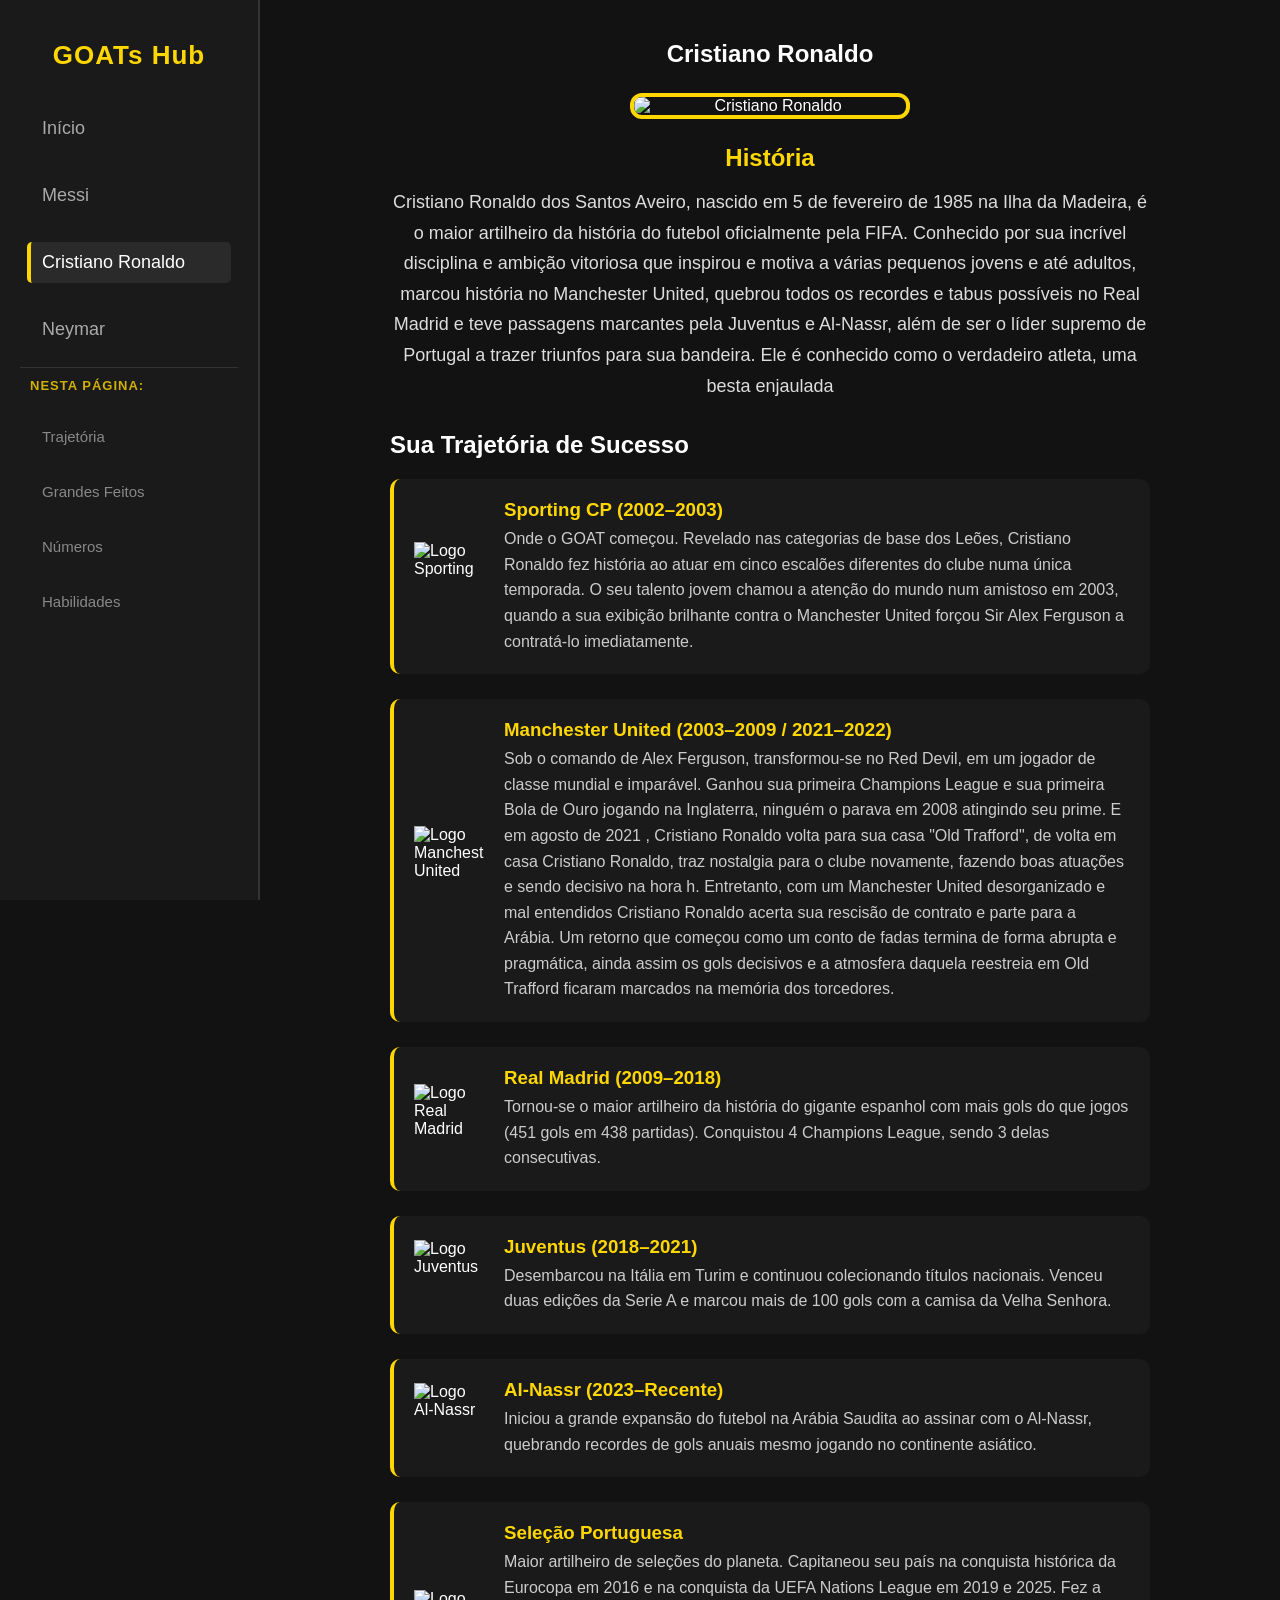
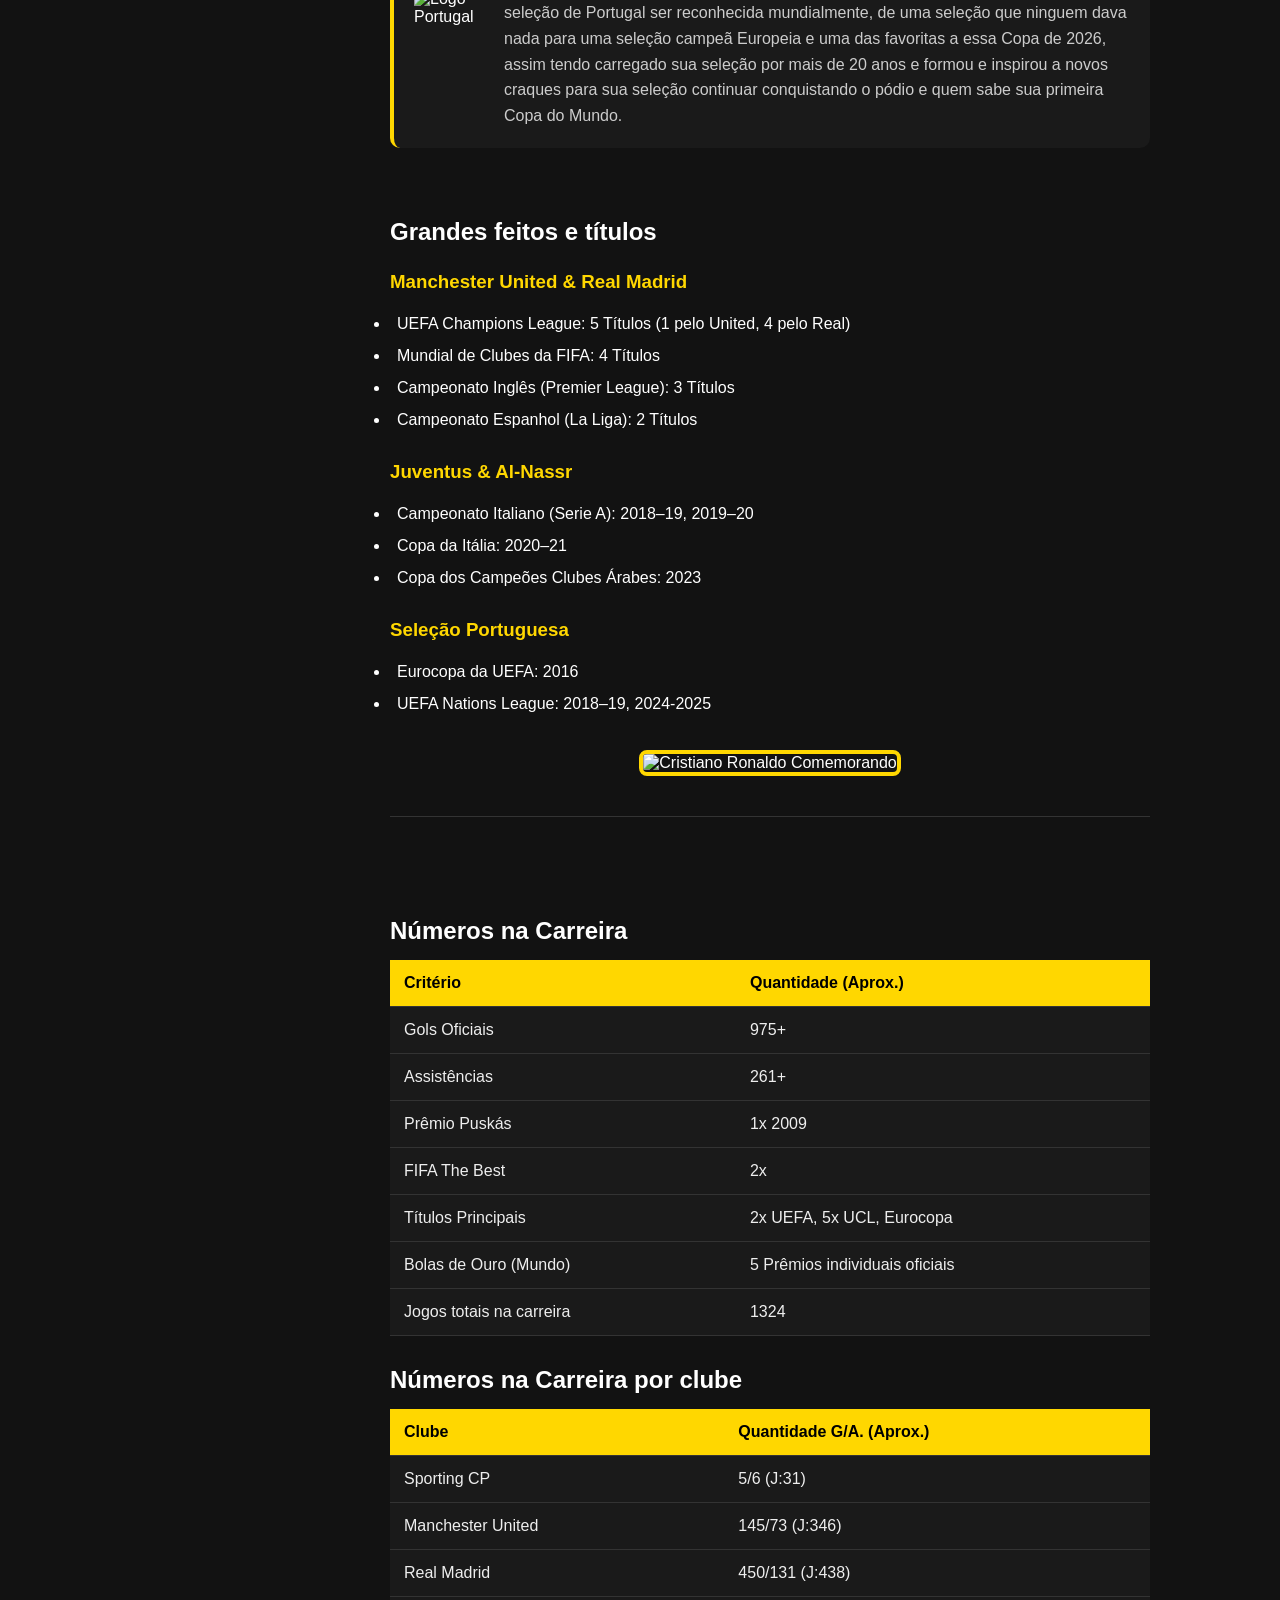
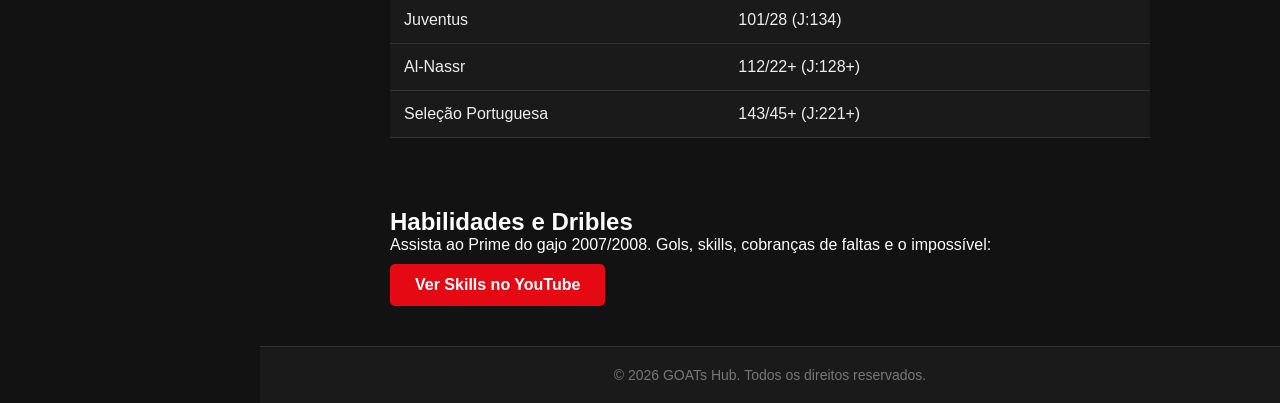
==== commit 59f0cccc: "atualizacao" ====
--- a/cristianoronaldo.html
+++ b/cristianoronaldo.html
@@ -8,9 +8,11 @@
 </head>
 <body>
 
-    <aside class="sidebar">
+   <aside class="sidebar">
+    <header class="sidebar-header">
         <div class="logo">GOATs Hub</div>
-        <nav>
+    </header>
+    <nav>
             <ul class="menu-principal">
                 <li><a href="index.html">Início</a></li>
                 <li><a href="messi.html">Messi</a></li>
@@ -21,7 +23,7 @@
             <div class="sidebar-divisor"></div>
 
             <ul class="menu-jogador">
-                <span class="menu-titulo">Nesta página:</span>
+                <span class="label-menu">Nesta página:</span>
                 <li><a href="#trajetoria">Trajetória</a></li>
                 <li><a href="#titulos">Grandes Feitos</a></li>
                 <li><a href="#numeros">Números</a></li>
@@ -31,7 +33,7 @@
     </aside>
 
     <!-- Conteúdo -->
-    <div class="conteudo">
+    <div class="area-conteudo">
         <main class="pagina-jogador">
             
             <!-- Introdução -->
@@ -39,11 +41,11 @@
                 <h1>Cristiano Ronaldo</h1>
                 <img src="https://i.pinimg.com/736x/49/b2/bd/49b2bda8a7aca2c170ffa12737230dc9.jpg" alt="Cristiano Ronaldo" class="jogador-img">
                 
-                <div class="historia">
+                <div class="bio-jogador">
                     <h2>História</h2>
-                    <p>Cristiano Ronaldo dos Santos Aveiro, nascido em 5 de fevereiro de 1985 na Ilha da Madeira, é o maior artilheiro da história do futebol oficialmente pela FIFA. Conhecido por sua incrível disciplica e ambição vitoriosa que inspirou e motiva a várias pequenos jovens e até adultos, marcou história no Manchester United, quebrou todos os recordes e tabus possíveis no Real Madrid e teve passagens marcantes pela Juventus e Al-Nassr, além de ser o líder supremo de Portugal a trazer triunfos para sua bandeira. Ele é conhecido como o verdadeiro atleta, uma besta enjaulada</p>
+                    <p>Cristiano Ronaldo dos Santos Aveiro, nascido em 5 de fevereiro de 1985 na Ilha da Madeira, é o maior artilheiro da história do futebol oficialmente pela FIFA. Conhecido por sua incrível disciplina e ambição vitoriosa que inspirou e motiva a várias pequenos jovens e até adultos, marcou história no Manchester United, quebrou todos os recordes e tabus possíveis no Real Madrid e teve passagens marcantes pela Juventus e Al-Nassr, além de ser o líder supremo de Portugal a trazer triunfos para sua bandeira. Ele é conhecido como o verdadeiro atleta, uma besta enjaulada</p>
                 </div>
-            </section><br><br>
+            </section>
             
             <!-- Trajetória -->
             <section class="secao-jogador" id="trajetoria">
@@ -52,57 +54,57 @@
                 <div class="carreira">
 
                     <!-- Sporting CP -->
-                    <div class="bloco-clube">
-                        <img src="https://upload.wikimedia.org/wikipedia/pt/3/3e/Sporting_Clube_de_Portugal.png" alt="Logo Sporting" class="club-logo">
-                        <div class="texto-clube">
+                    <div class="card-clube">
+                        <img src="https://upload.wikimedia.org/wikipedia/pt/3/3e/Sporting_Clube_de_Portugal.png" alt="Logo Sporting" class="logo-clube">
+                        <div class="info-clube">
                             <h3>Sporting CP (2002–2003)</h3>
                             <p>Onde o GOAT começou. Revelado nas categorias de base dos Leões, Cristiano Ronaldo fez história ao atuar em cinco escalões diferentes do clube numa única temporada. O seu talento jovem chamou a atenção do mundo num amistoso em 2003, quando a sua exibição brilhante contra o Manchester United forçou Sir Alex Ferguson a contratá-lo imediatamente.</p>
                         </div>
                     </div>
 
                     <!--  Manchester United -->
-                    <div class="bloco-clube">
-                        <img src="https://upload.wikimedia.org/wikipedia/sco/thumb/7/7a/Manchester_United_FC_crest.svg/3840px-Manchester_United_FC_crest.svg.png" alt="Logo Manchester United" class="club-logo">
-                        <div class="texto-clube">
+                    <div class="card-clube">
+                        <img src="https://upload.wikimedia.org/wikipedia/sco/thumb/7/7a/Manchester_United_FC_crest.svg/3840px-Manchester_United_FC_crest.svg.png" alt="Logo Manchester United" class="logo-clube">
+                        <div class="info-clube">
                             <h3>Manchester United (2003–2009 / 2021–2022)</h3>
                             <p>Sob o comando de Alex Ferguson, transformou-se no Red Devil, em um jogador de classe mundial e imparável. Ganhou sua primeira Champions League e sua primeira Bola de Ouro jogando na Inglaterra, ninguém o parava em 2008 atingindo seu prime.
                                 E em agosto de 2021 , Cristiano Ronaldo volta para sua casa "Old Trafford", de volta em casa Cristiano Ronaldo, traz nostalgia para o clube novamente, fazendo boas atuações e sendo decisivo na hora h. Entretanto, com um Manchester United desorganizado e mal entendidos
-                                Cristiano Ronaldo acerta sua recisão de contrto e parte para a Arábia. Um retorno que começou como um conto de fadas termina de forma abrupta e pragmática, ainda assim os gols decisivos e a atmosfera daquela reestreia em Old Trafford ficaram marcados na memória dos torcedores. 
+                                Cristiano Ronaldo acerta sua rescisão de contrato e parte para a Arábia. Um retorno que começou como um conto de fadas termina de forma abrupta e pragmática, ainda assim os gols decisivos e a atmosfera daquela reestreia em Old Trafford ficaram marcados na memória dos torcedores. 
                             </p>
                         </div>
                     </div>
 
                     <!-- Real Madrid -->
-                    <div class="bloco-clube">
-                        <img src="https://upload.wikimedia.org/wikipedia/pt/9/98/Real_Madrid.png" alt="Logo Real Madrid" class="club-logo">
-                        <div class="texto-clube">
+                    <div class="card-clube">
+                        <img src="https://upload.wikimedia.org/wikipedia/pt/9/98/Real_Madrid.png" alt="Logo Real Madrid" class="logo-clube">
+                        <div class="info-clube">
                             <h3>Real Madrid (2009–2018)</h3>
                             <p>Tornou-se o maior artilheiro da história do gigante espanhol com mais gols do que jogos (451 gols em 438 partidas). Conquistou 4 Champions League, sendo 3 delas consecutivas.</p>
                         </div>
                     </div>
 
                     <!-- Juventus -->
-                    <div class="bloco-clube">
-                        <img src="https://upload.wikimedia.org/wikipedia/commons/5/51/Juventus_FC_2017_logo.png" alt="Logo Juventus" class="club-logo">
-                        <div class="texto-clube">
+                    <div class="card-clube">
+                        <img src="https://upload.wikimedia.org/wikipedia/commons/5/51/Juventus_FC_2017_logo.png" alt="Logo Juventus" class="logo-clube">
+                        <div class="info-clube">
                             <h3>Juventus (2018–2021)</h3>
                             <p>Desembarcou na Itália em Turim e continuou colecionando títulos nacionais. Venceu duas edições da Serie A e marcou mais de 100 gols com a camisa da Velha Senhora.</p>
                         </div>
                     </div>
 
                     <!-- Al-Nassr -->
-                    <div class="bloco-clube">
-                        <img src="https://a.espncdn.com/combiner/i?img=/i/teamlogos/soccer/500/817.png" alt="Logo Al-Nassr" class="club-logo">
-                        <div class="texto-clube">
+                    <div class="card-clube">
+                        <img src="https://a.espncdn.com/combiner/i?img=/i/teamlogos/soccer/500/817.png" alt="Logo Al-Nassr" class="logo-clube">
+                        <div class="info-clube">
                             <h3>Al-Nassr (2023–Recente)</h3>
                             <p>Iniciou a grande expansão do futebol na Arábia Saudita ao assinar com o Al-Nassr, quebrando recordes de gols anuais mesmo jogando no continente asiático.</p>
                         </div>
                     </div>
 
                     <!-- Seleção Portuguesa -->
-                    <div class="bloco-clube">
-                        <img src="https://upload.wikimedia.org/wikipedia/pt/thumb/7/75/Portugal_FPF.png/250px-Portugal_FPF.png" alt="Logo Portugal" class="club-logo">
-                        <div class="texto-clube">
+                    <div class="card-clube">
+                        <img src="https://upload.wikimedia.org/wikipedia/pt/thumb/7/75/Portugal_FPF.png/250px-Portugal_FPF.png" alt="Logo Portugal" class="logo-clube">
+                        <div class="info-clube">
                             <h3>Seleção Portuguesa</h3>
                             <p>Maior artilheiro de seleções do planeta. Capitaneou seu país na conquista histórica da Eurocopa em 2016 e na conquista da UEFA Nations League em 2019 e 2025. Fez a seleção de Portugal ser reconhecida mundialmente,
                                  de uma seleção que ninguem dava nada para uma seleção campeã Europeia e uma das favoritas a essa Copa de 2026, assim tendo
@@ -111,37 +113,37 @@
                         </div>
                     </div>
 
-                </div><br><br>
+                </div>
             </section>
 
             <!-- Titulos -->
             <section class="jogador-titulos" id="titulos">
-                <h2>Grandes feitos e títulos</h2><br>
+                <h2>Grandes feitos e títulos</h2>
                 <h3>Manchester United & Real Madrid</h3>
                 <ul>
                     <li>UEFA Champions League: 5 Títulos (1 pelo United, 4 pelo Real)</li>
                     <li>Mundial de Clubes da FIFA: 4 Títulos</li>
                     <li>Campeonato Inglês (Premier League): 3 Títulos</li>
                     <li>Campeonato Espanhol (La Liga): 2 Títulos</li>
-                </ul><br><br>
+                </ul>
                 <h3>Juventus & Al-Nassr</h3>
                 <ul>
                     <li>Campeonato Italiano (Serie A): 2018–19, 2019–20</li>
                     <li>Copa da Itália: 2020–21</li>
                     <li>Copa dos Campeões Clubes Árabes: 2023</li>
-                </ul><br><br>
+                </ul>
                 <h3>Seleção Portuguesa</h3>
                 <ul>
                     <li>Eurocopa da UEFA: 2016</li>
                     <li>UEFA Nations League: 2018–19, 2024-2025</li>
-                </ul><br><br>
+                </ul>
                 
-                <div class="caixa-imagem2">
-                    <img src="https://www.datocms-assets.com/46743/1749424519-cristiano-ronaldo-getty-images.jpg?auto=format&fit=max&w=1200" alt="Cristiano Ronaldo Comemorando" class="img-olimpiadas">
+                <div class="foto-destaque">
+                    <img src="https://www.datocms-assets.com/46743/1749424519-cristiano-ronaldo-getty-images.jpg?auto=format&fit=max&w=1200" alt="Cristiano Ronaldo Comemorando" class="img-destaque-titulo">
                 </div>
             </section>
 
-            <hr class="linha">
+            <hr class="divisor-secao">
 
             <!-- Numeros -->
             <section class="jogador-numeros" id="numeros">
@@ -183,7 +185,7 @@
                             <td>1324</td>
                         </tr>
                     </tbody>
-                </table><br><br>
+                </table>
                 <h2>Números na Carreira por clube</h2>
                 <table>
                     <thead>
@@ -222,10 +224,10 @@
             </section>
 
             <!-- Skills YT -->
-            <section class="jogador-skills" id="videos"><br><br>
+            <section class="jogador-skills" id="videos">
                 <h2>Habilidades e Dribles</h2>
                 <p>Assista ao Prime do gajo 2007/2008. Gols, skills, cobranças de faltas e o impossível:</p>
-                <a href="https://www.youtube.com/watch?v=Yq7Yy8H5J-8" target="_blank" class="botao-video">Ver Skills no YouTube</a>
+                <a href="https://www.youtube.com/watch?v=Yq7Yy8H5J-8" target="_blank" class="btn-video">Ver Skills no YouTube</a>
             </section>
         </main>
 
--- a/src/css/style.css
+++ b/src/css/style.css
@@ -1,7 +1,5 @@
 
-html, body, main, .conteudo {
-    scroll-behavior: smooth !important;
-}
+
 * {
     margin: 0;
     padding: 0;
@@ -79,7 +77,7 @@
 }
 
 
-.menu-jogador .menu-titulo {
+.menu-jogador .label-menu {
     display: block;
     font-size: 13px;
     text-transform: uppercase;
@@ -108,12 +106,12 @@
 }
 
 
-.conteudo {
+.area-conteudo {
     margin-left: 260px; 
     width: calc(100% - 260px);
     display: flex;
     flex-direction: column;
-    min-height: 100vh; /* adapta o footer se a página tiver com pouco conteudo */
+    min-height: 100vh; /* adapta o footer se a página tiver com pouco area-conteudo */
 }
 
 /* Páginas do site */
@@ -121,21 +119,21 @@
     flex: 1; 
 }
 
-.partida {
+.pagina-inicial {
     text-align: center;
     padding: 60px 20px;
 }
 
-.partida h1 {
+.pagina-inicial h1 {
     font-size: 40px;
     margin-bottom: 15px;
 }
 
-.caixa-imagem {
+.foto-capa {
     margin-top: 40px;
 }
 
-.principal-img {
+.img-capa {
     max-width: 85%;
     height: auto;
     border-radius: 10px;
@@ -166,18 +164,18 @@
     border: 4px solid #ffd700;
 }
 
-.historia h2, .player-stats h2, .player-skills h2, .player-section h2 {
+.bio-jogador h2, .player-stats h2, .player-skills h2, .player-section h2 {
     color: #ffd700;
     margin-bottom: 15px;
 }
 
-.historia p {
+.bio-jogador p {
     line-height: 1.7;
     font-size: 18px;
     color: #dddddd;
 }
 
-.linha {
+.divisor-secao {
     margin: 40px 0;
     border: 0;
     height: 1px;
@@ -213,7 +211,7 @@
     margin-bottom: 10px;
 }
 
-.botao-video {
+.btn-video {
     display: inline-block;
     padding: 12px 25px;
     background-color: #e50914;
@@ -224,7 +222,7 @@
     transition: background 0.3s;
 }
 
-.botao-video:hover {
+.btn-video:hover {
     background-color: #b80710;
 }
 
@@ -256,7 +254,7 @@
     margin-top: 20px;
 }
 
-.bloco-clube {
+.card-clube {
     display: flex;
     align-items: center;
     background-color: #1a1a1a;
@@ -267,37 +265,37 @@
     transition: transform 0.2s ease;
 }
 
-.bloco-clube:hover {
+.card-clube:hover {
     transform: translateX(5px);
     background-color: #222222;
 }
 
-.club-logo {
+.logo-clube {
     width: 70px;
     height: 70px;
     object-fit: contain;
     flex-shrink: 0;
 }
 
-.texto-clube h3 {
+.info-clube h3 {
     color: #ffd700;
     padding: 0;
     margin-bottom: 5px;
 }
 
-.texto-clube p {
+.info-clube p {
     font-size: 16px;
     line-height: 1.6;
     color: #cccccc;
 }
 
 /* Foto das Olimpíadas Neymar */
-.caixa-imagem2 {
+.foto-destaque {
     margin-top: 30px;
     text-align: center;
 }
 
-.img-olimpiadas {
+.img-destaque-titulo {
     width: 100%;
     max-width: 800px; 
     height: auto;
@@ -310,3 +308,36 @@
     scroll-margin-top: 30px;
 }
 
+.secao-jogador {
+    margin-bottom: 40px;
+    padding-top: 30px;
+}
+
+.jogador-titulos {
+    margin-bottom: 40px;
+    padding-top: 30px;
+}
+
+.jogador-numeros {
+    margin-top: 40px;
+    padding-top: 30px;
+}
+
+.jogador-skills {
+    margin-top: 40px;
+    padding-top: 30px;
+}
+
+.jogador-titulos h2 {
+    margin-bottom: 20px;
+}
+
+.jogador-titulos h3 {
+    margin-top: 20px;
+    margin-bottom: 10px;
+}
+
+.jogador-numeros h2 {
+    margin-bottom: 15px;
+    margin-top: 30px;
+}
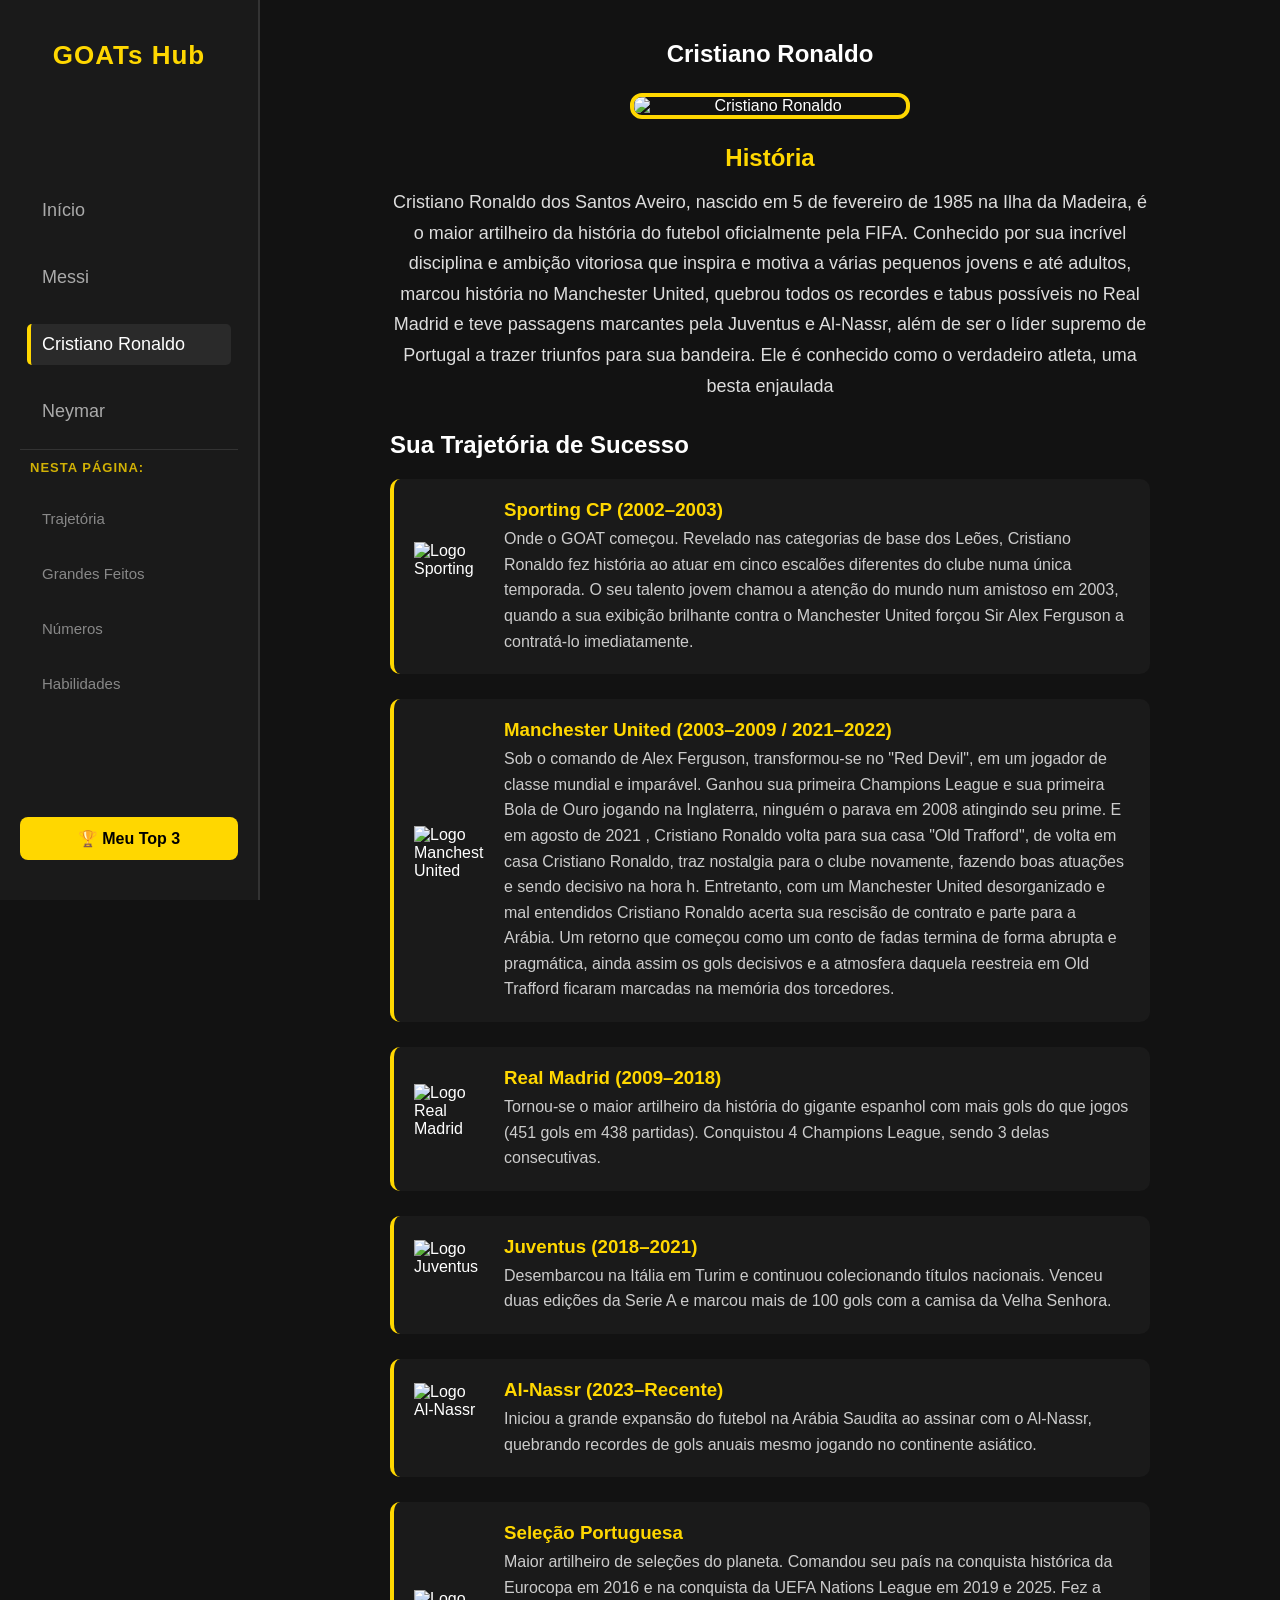
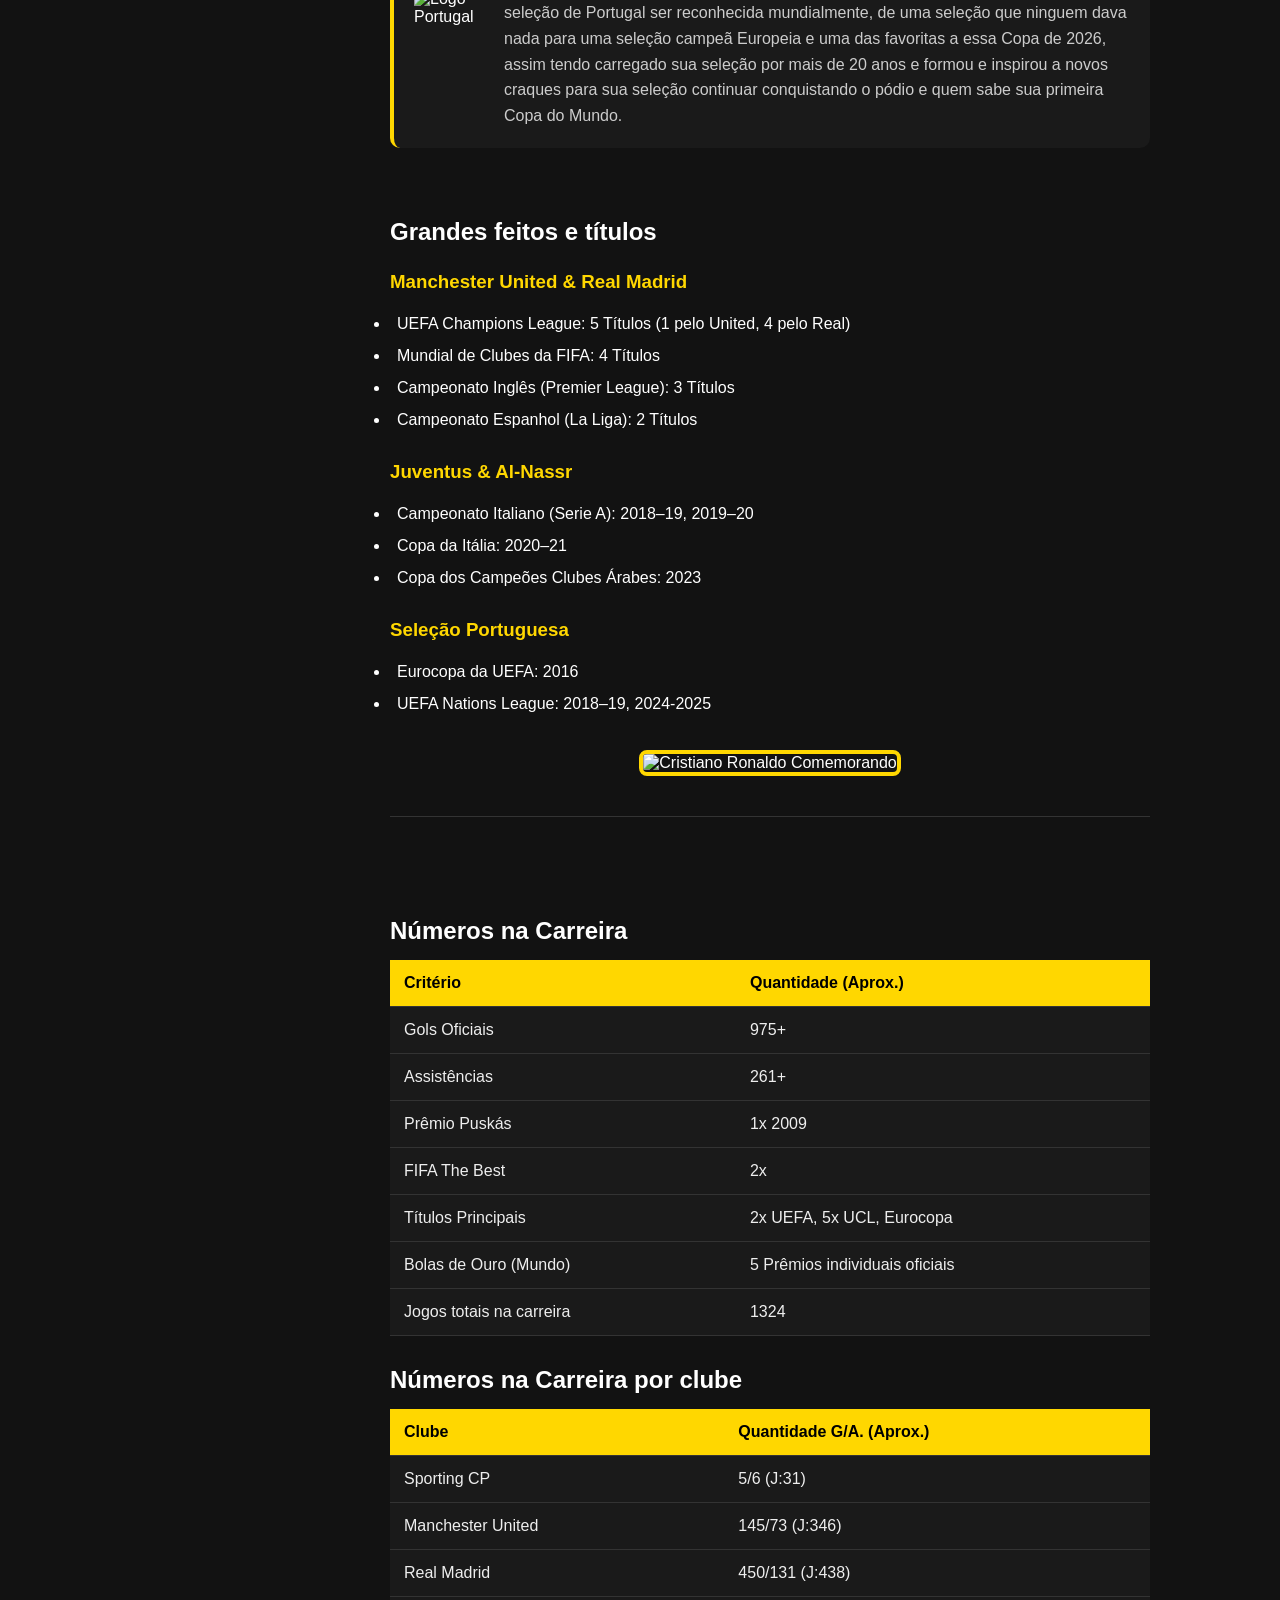
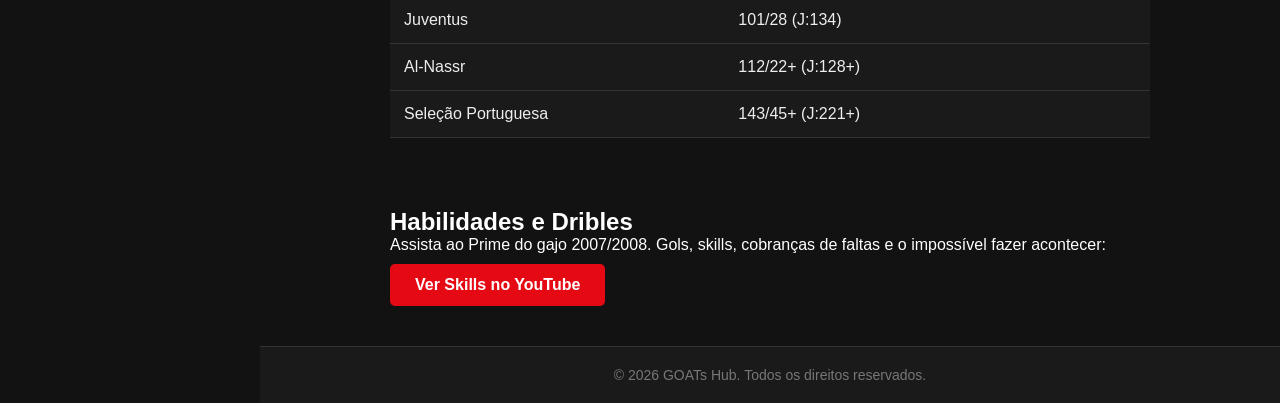
==== commit a7443420: "continuando" ====
--- a/cristianoronaldo.html
+++ b/cristianoronaldo.html
@@ -30,6 +30,7 @@
                 <li><a href="#videos">Habilidades</a></li>
             </ul>
         </nav>
+         <a href="meuranking.html" class="btn-top3">🏆 Meu Top 3</a>
     </aside>
 
     <!-- Conteúdo -->
@@ -43,7 +44,7 @@
                 
                 <div class="bio-jogador">
                     <h2>História</h2>
-                    <p>Cristiano Ronaldo dos Santos Aveiro, nascido em 5 de fevereiro de 1985 na Ilha da Madeira, é o maior artilheiro da história do futebol oficialmente pela FIFA. Conhecido por sua incrível disciplina e ambição vitoriosa que inspirou e motiva a várias pequenos jovens e até adultos, marcou história no Manchester United, quebrou todos os recordes e tabus possíveis no Real Madrid e teve passagens marcantes pela Juventus e Al-Nassr, além de ser o líder supremo de Portugal a trazer triunfos para sua bandeira. Ele é conhecido como o verdadeiro atleta, uma besta enjaulada</p>
+                    <p>Cristiano Ronaldo dos Santos Aveiro, nascido em 5 de fevereiro de 1985 na Ilha da Madeira, é o maior artilheiro da história do futebol oficialmente pela FIFA. Conhecido por sua incrível disciplina e ambição vitoriosa que inspira e motiva a várias pequenos jovens e até adultos, marcou história no Manchester United, quebrou todos os recordes e tabus possíveis no Real Madrid e teve passagens marcantes pela Juventus e Al-Nassr, além de ser o líder supremo de Portugal a trazer triunfos para sua bandeira. Ele é conhecido como o verdadeiro atleta, uma besta enjaulada</p>
                 </div>
             </section>
             
@@ -67,9 +68,9 @@
                         <img src="https://upload.wikimedia.org/wikipedia/sco/thumb/7/7a/Manchester_United_FC_crest.svg/3840px-Manchester_United_FC_crest.svg.png" alt="Logo Manchester United" class="logo-clube">
                         <div class="info-clube">
                             <h3>Manchester United (2003–2009 / 2021–2022)</h3>
-                            <p>Sob o comando de Alex Ferguson, transformou-se no Red Devil, em um jogador de classe mundial e imparável. Ganhou sua primeira Champions League e sua primeira Bola de Ouro jogando na Inglaterra, ninguém o parava em 2008 atingindo seu prime.
+                            <p>Sob o comando de Alex Ferguson, transformou-se no "Red Devil", em um jogador de classe mundial e imparável. Ganhou sua primeira Champions League e sua primeira Bola de Ouro jogando na Inglaterra, ninguém o parava em 2008 atingindo seu prime.
                                 E em agosto de 2021 , Cristiano Ronaldo volta para sua casa "Old Trafford", de volta em casa Cristiano Ronaldo, traz nostalgia para o clube novamente, fazendo boas atuações e sendo decisivo na hora h. Entretanto, com um Manchester United desorganizado e mal entendidos
-                                Cristiano Ronaldo acerta sua rescisão de contrato e parte para a Arábia. Um retorno que começou como um conto de fadas termina de forma abrupta e pragmática, ainda assim os gols decisivos e a atmosfera daquela reestreia em Old Trafford ficaram marcados na memória dos torcedores. 
+                                Cristiano Ronaldo acerta sua rescisão de contrato e parte para a Arábia. Um retorno que começou como um conto de fadas termina de forma abrupta e pragmática, ainda assim os gols decisivos e a atmosfera daquela reestreia em Old Trafford ficaram marcadas na memória dos torcedores. 
                             </p>
                         </div>
                     </div>
@@ -106,7 +107,7 @@
                         <img src="https://upload.wikimedia.org/wikipedia/pt/thumb/7/75/Portugal_FPF.png/250px-Portugal_FPF.png" alt="Logo Portugal" class="logo-clube">
                         <div class="info-clube">
                             <h3>Seleção Portuguesa</h3>
-                            <p>Maior artilheiro de seleções do planeta. Capitaneou seu país na conquista histórica da Eurocopa em 2016 e na conquista da UEFA Nations League em 2019 e 2025. Fez a seleção de Portugal ser reconhecida mundialmente,
+                            <p>Maior artilheiro de seleções do planeta. Comandou seu país na conquista histórica da Eurocopa em 2016 e na conquista da UEFA Nations League em 2019 e 2025. Fez a seleção de Portugal ser reconhecida mundialmente,
                                  de uma seleção que ninguem dava nada para uma seleção campeã Europeia e uma das favoritas a essa Copa de 2026, assim tendo
                                 carregado sua seleção por mais de 20 anos e formou e inspirou a novos craques para sua seleção continuar conquistando o pódio e quem sabe sua primeira Copa do Mundo.
                             </p>
@@ -226,7 +227,7 @@
             <!-- Skills YT -->
             <section class="jogador-skills" id="videos">
                 <h2>Habilidades e Dribles</h2>
-                <p>Assista ao Prime do gajo 2007/2008. Gols, skills, cobranças de faltas e o impossível:</p>
+                <p>Assista ao Prime do gajo 2007/2008. Gols, skills, cobranças de faltas e o impossível fazer acontecer:</p>
                 <a href="https://www.youtube.com/watch?v=Yq7Yy8H5J-8" target="_blank" class="btn-video">Ver Skills no YouTube</a>
             </section>
         </main>
--- a/src/css/style.css
+++ b/src/css/style.css
@@ -15,7 +15,7 @@
 body {
     background-color: #121212;
     color: #ffffff;
-    display: flex; /* alinha barra lateral */
+    display: flex;
 }
 
 
@@ -31,7 +31,8 @@
     display: flex;
     flex-direction: column;
     gap: 30px;
-    overflow-y: auto; /* Permite rolar a própria sidebar caso a tela seja muito baixa */
+    overflow-y: auto; /* deixa a barra lateral fluir e rolar */
+     justify-content: space-between;
 }
 
 .logo {
@@ -42,7 +43,7 @@
     letter-spacing: 1px;
 }
 
-/* para as listas de navegação das barras laterais */
+
 .sidebar nav ul {
     list-style: none;
     display: flex;
@@ -58,7 +59,7 @@
     display: block;
     padding: 10px 15px;
     border-radius: 5px;
-    transition: all 0.3s ease;
+    transition: all 0.3s ease; /*pra efeito mais fluido*/
 }
 
 .menu-principal li a:hover, 
@@ -111,7 +112,7 @@
     width: calc(100% - 260px);
     display: flex;
     flex-direction: column;
-    min-height: 100vh; /* adapta o footer se a página tiver com pouco area-conteudo */
+    min-height: 100vh; /* adapta o footer */
 }
 
 /* Páginas do site */
@@ -137,7 +138,7 @@
     max-width: 85%;
     height: auto;
     border-radius: 10px;
-    box-shadow: 0 4px 20px rgba(255, 215, 0, 0.15);
+    box-shadow: 0 4px 20px rgba(255, 215, 0, 0.15); /*efeito de brilho ou sombra suave*/
 }
 
 /* Layout do Jogador */
@@ -289,7 +290,6 @@
     color: #cccccc;
 }
 
-/* Foto das Olimpíadas Neymar */
 .foto-destaque {
     margin-top: 30px;
     text-align: center;
@@ -303,7 +303,6 @@
     border-radius: 8px;
 }
 
-/* criação de um espaço pro topo */
 section {
     scroll-margin-top: 30px;
 }
@@ -340,4 +339,24 @@
 .jogador-numeros h2 {
     margin-bottom: 15px;
     margin-top: 30px;
+}
+
+.btn-top3 {
+    display: block;
+    text-align: center;
+    padding: 12px;
+    background-color: #ffd700;
+    color: #000000;
+    font-weight: bold;
+    text-decoration: none;
+    border-radius: 8px;
+    transition: background 0.3s;
+}
+
+.btn-top3:hover {
+    background-color: #e6c200;
+}
+
+.rank-img{
+    
 }
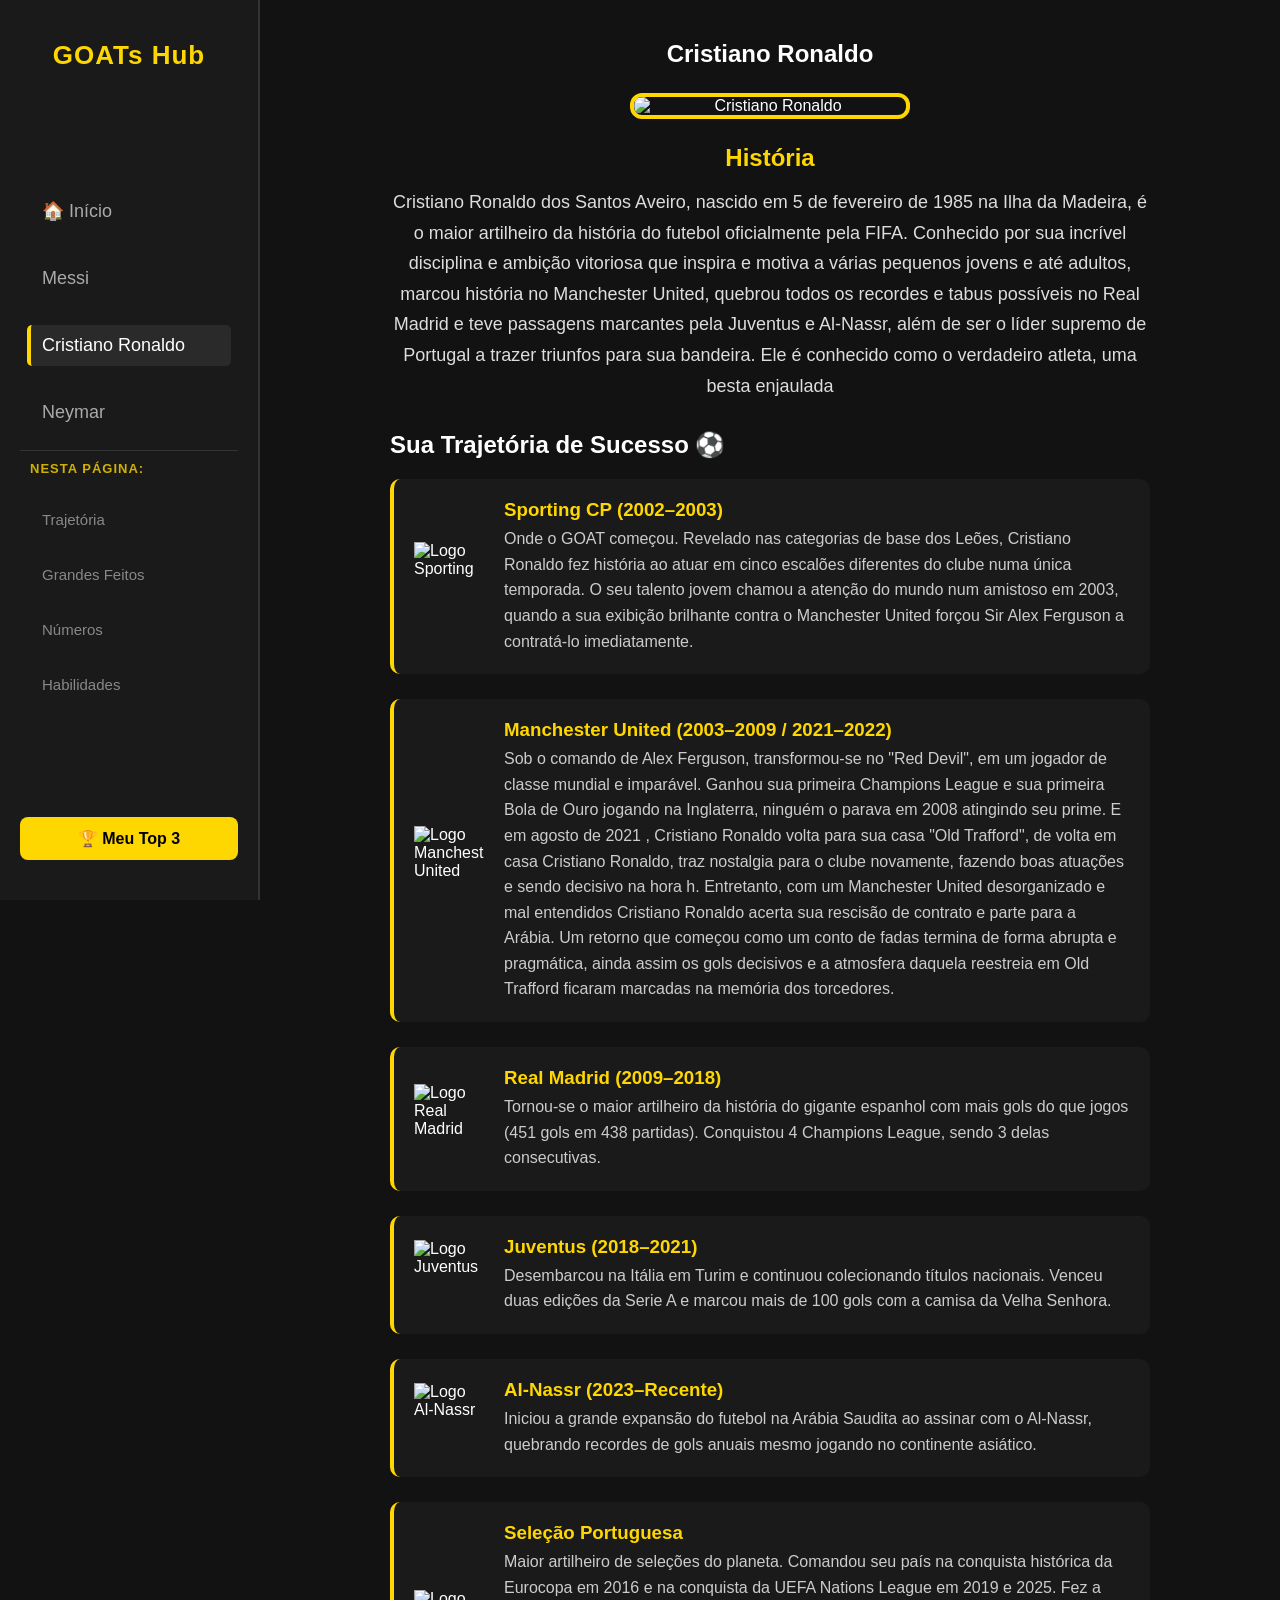
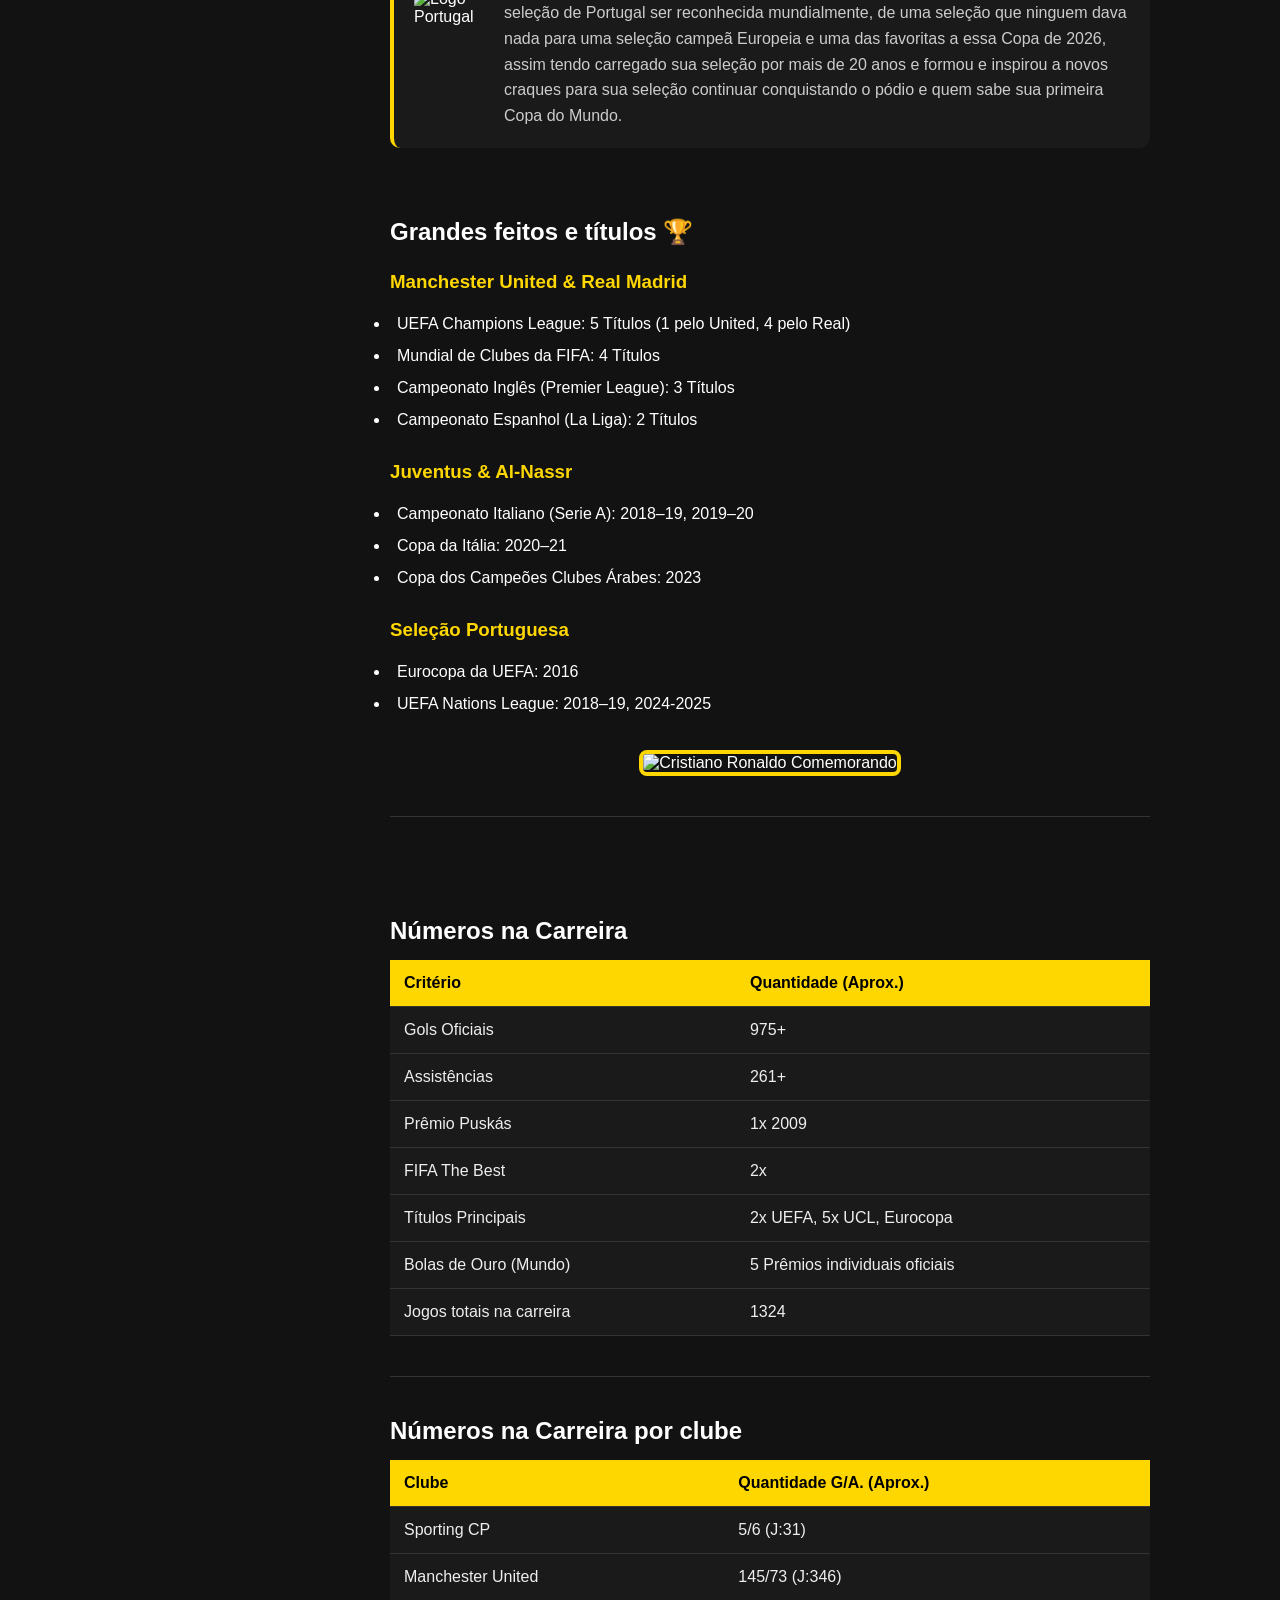
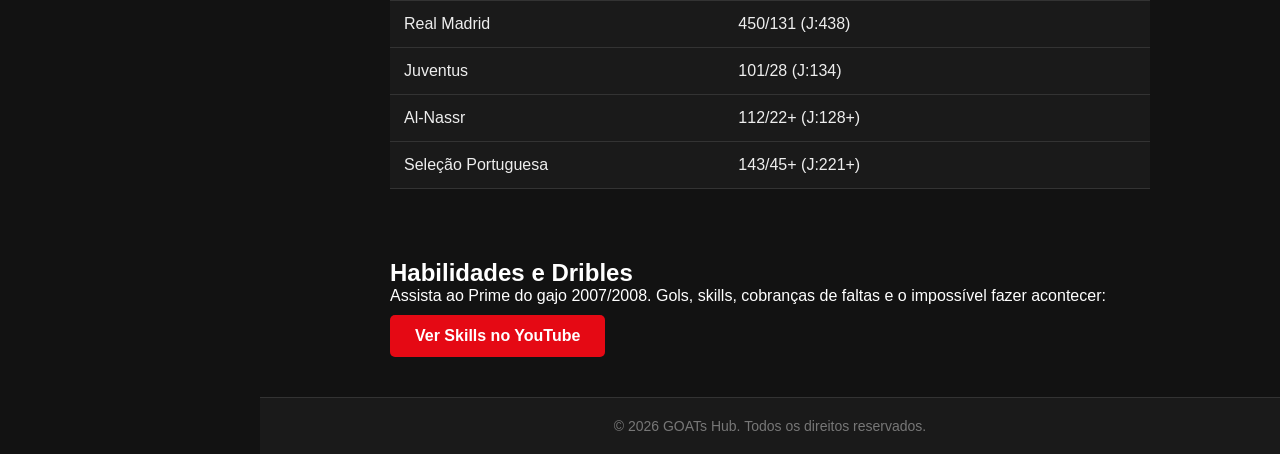
==== commit a85295b3: "ultimos retoques e add de emojis" ====
--- a/cristianoronaldo.html
+++ b/cristianoronaldo.html
@@ -14,7 +14,7 @@
     </header>
     <nav>
             <ul class="menu-principal">
-                <li><a href="index.html">Início</a></li>
+                <li><a href="index.html">🏠 Início</a></li>
                 <li><a href="messi.html">Messi</a></li>
                 <li><a href="cristianoronaldo.html" class="active">Cristiano Ronaldo</a></li>
                 <li><a href="neymar.html">Neymar</a></li>
@@ -30,6 +30,7 @@
                 <li><a href="#videos">Habilidades</a></li>
             </ul>
         </nav>
+        <!-- Botão fixo no rodapé da sidebar -->
          <a href="meuranking.html" class="btn-top3">🏆 Meu Top 3</a>
     </aside>
 
@@ -50,7 +51,7 @@
             
             <!-- Trajetória -->
             <section class="secao-jogador" id="trajetoria">
-                <h2>Sua Trajetória de Sucesso</h2>
+                <h2>Sua Trajetória de Sucesso ⚽</h2>
                 
                 <div class="carreira">
 
@@ -119,7 +120,7 @@
 
             <!-- Titulos -->
             <section class="jogador-titulos" id="titulos">
-                <h2>Grandes feitos e títulos</h2>
+                <h2>Grandes feitos e títulos 🏆</h2>
                 <h3>Manchester United & Real Madrid</h3>
                 <ul>
                     <li>UEFA Champions League: 5 Títulos (1 pelo United, 4 pelo Real)</li>
@@ -187,6 +188,9 @@
                         </tr>
                     </tbody>
                 </table>
+
+                 <hr class="divisor-secao">
+
                 <h2>Números na Carreira por clube</h2>
                 <table>
                     <thead>
--- a/src/css/style.css
+++ b/src/css/style.css
@@ -1,5 +1,5 @@
 
-
+/* coloquei pra resetar margens e paddings padrão do navegador */
 * {
     margin: 0;
     padding: 0;
@@ -263,11 +263,11 @@
     border-radius: 10px;
     border-left: 4px solid #ffd700;
     gap: 20px;
-    transition: transform 0.2s ease;
+    transition: transform 0.2s ease; 
 }
 
 .card-clube:hover {
-    transform: translateX(5px);
+    transform: translateX(5px); /* serve pra ter uma animação de deslize ao passar o mouse por cima no card */
     background-color: #222222;
 }
 
@@ -275,7 +275,7 @@
     width: 70px;
     height: 70px;
     object-fit: contain;
-    flex-shrink: 0;
+    flex-shrink: 0;  /* coloquei pra manter fixo a logo do clube e não encolher no flex */
 }
 
 .info-clube h3 {
@@ -303,6 +303,7 @@
     border-radius: 8px;
 }
 
+/* para prevenir do menu não cobrir as seções */
 section {
     scroll-margin-top: 30px;
 }
@@ -342,7 +343,7 @@
 }
 
 .btn-top3 {
-    display: block;
+    display: block; /*pra ocupar toda a largura*/
     text-align: center;
     padding: 12px;
     background-color: #ffd700;
@@ -358,5 +359,54 @@
 }
 
 .rank-img{
+     max-width: 100%;
+     height: auto;
+    border-radius: 10px;
+    box-shadow: 0 4px 20px rgba(255, 215, 0, 0.15); /*efeito de brilho ou sombra suave*/
+    margin-top: 40px;
     
-}+}
+    
+
+
+.card-jogador{
+     max-width: 100%;
+    border-radius: 10px;
+
+}
+
+.info-top h3 {
+    color: #ffd700;
+    padding: 0;
+    margin-bottom: 5px;
+}
+
+.info-top p {
+    font-size: 16px;
+    line-height: 1.6;
+    color: #cccccc;
+}
+
+.intro-rank {
+    display: flex;
+    flex-direction: column;
+    align-items: center;
+    text-align: center;
+    gap: 25px;
+    
+}
+
+
+.intro-rank h1{
+   padding-top: 30px;
+   margin-top: 20px;
+   margin-bottom: 30px;
+}
+
+.info-top{
+    text-align: center;
+    padding-top: 30px;
+}
+
+
+ 
